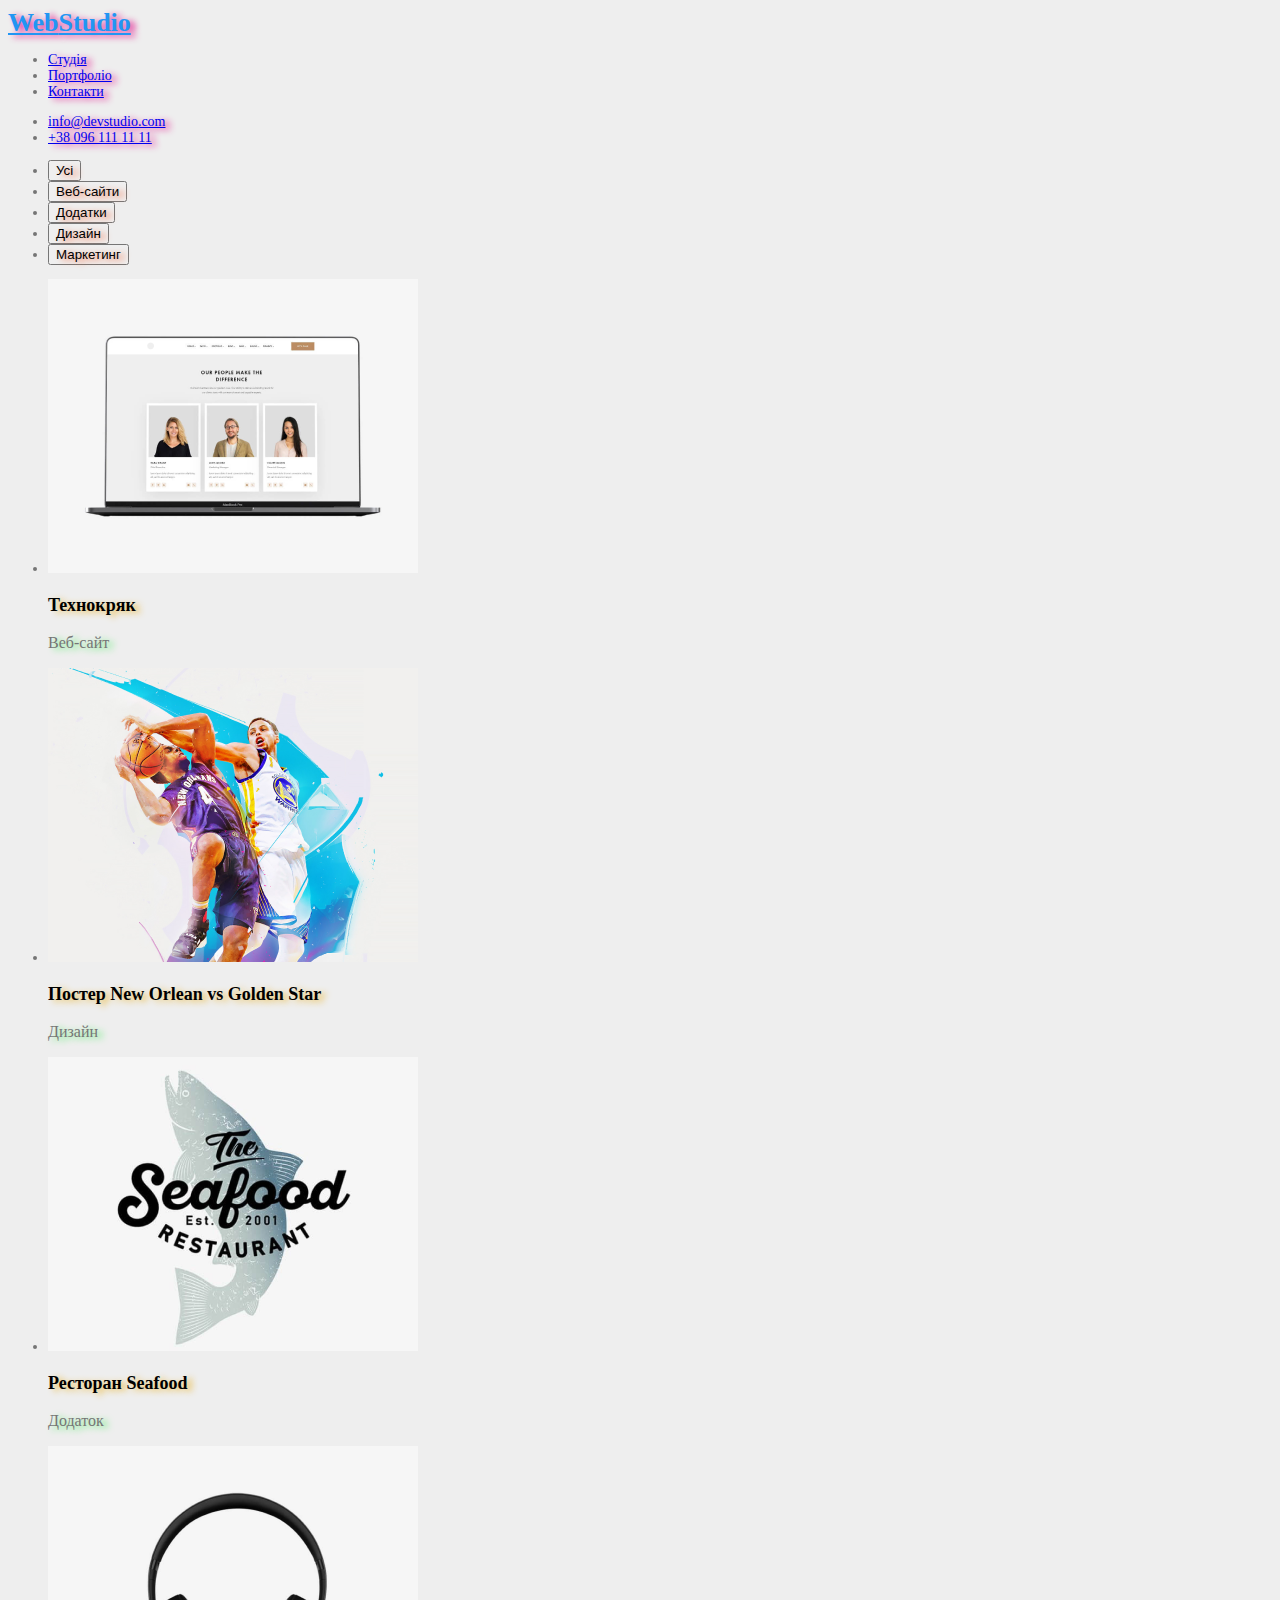
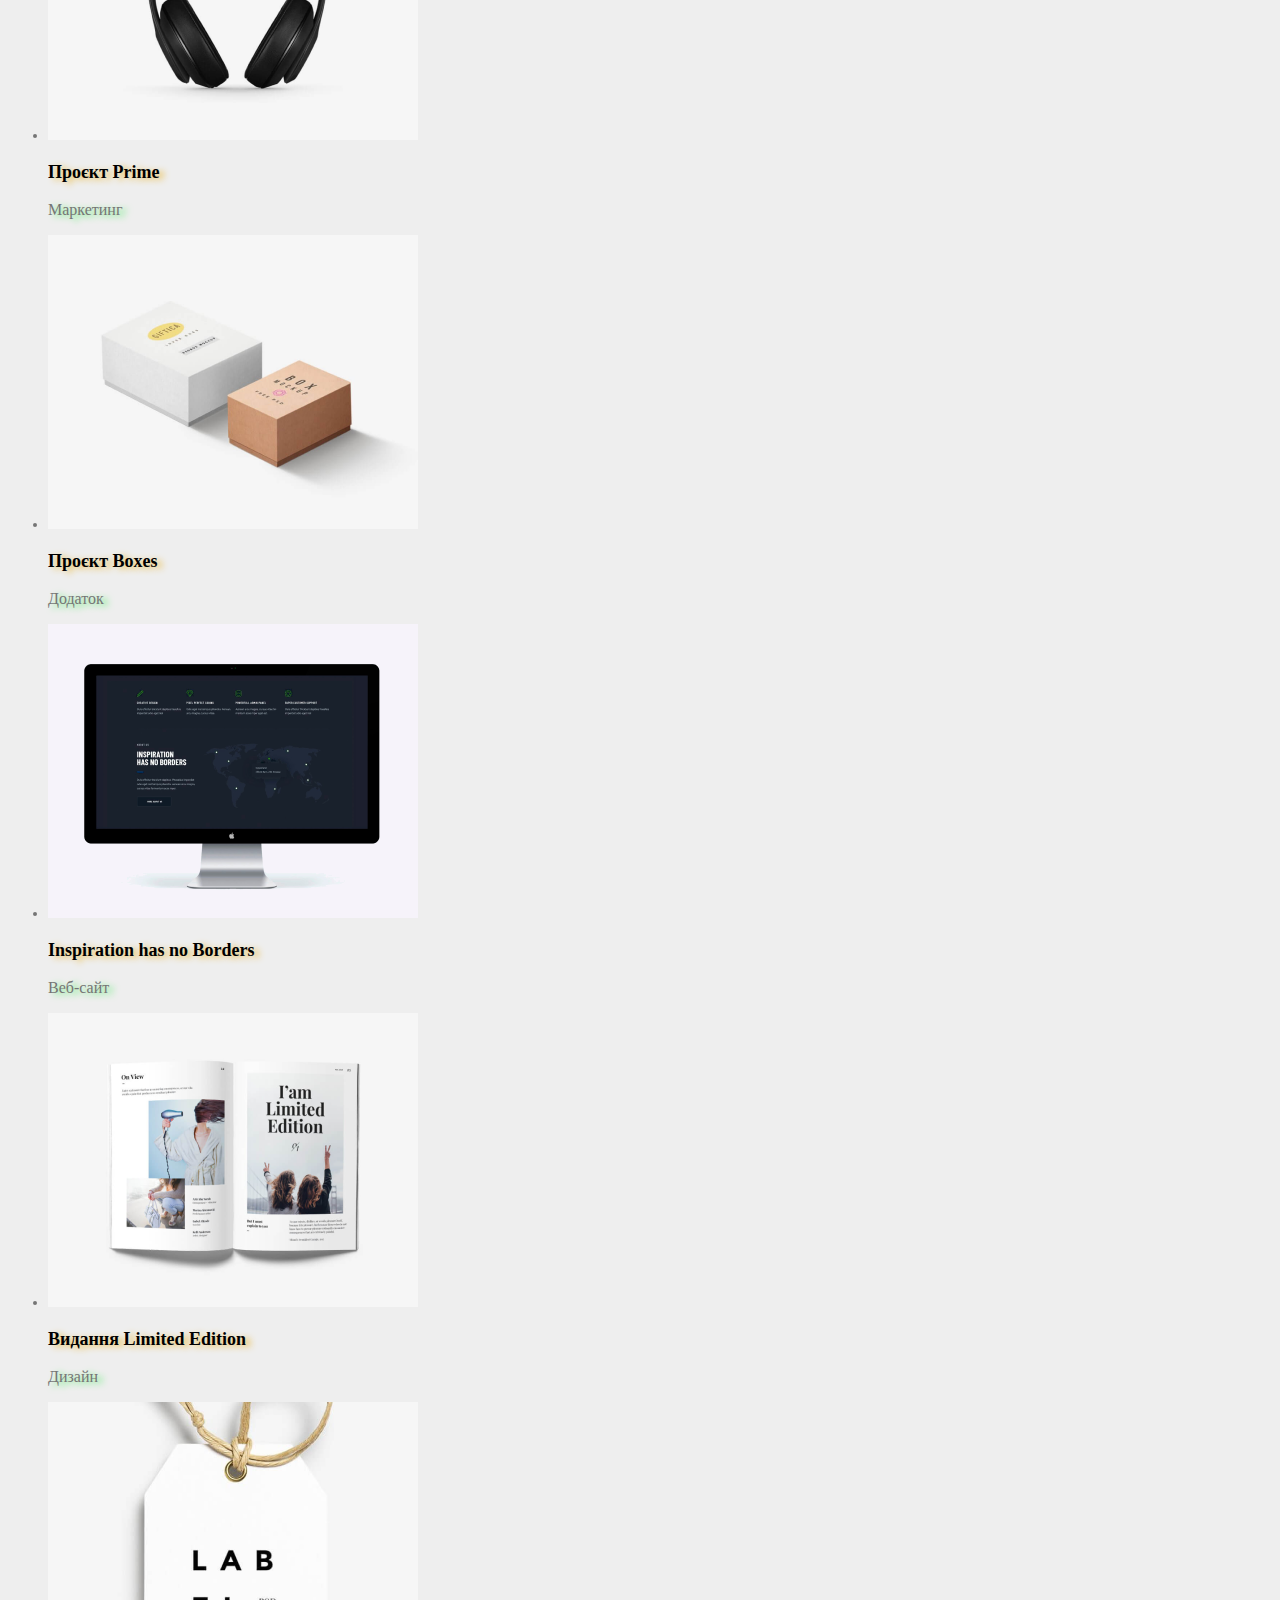
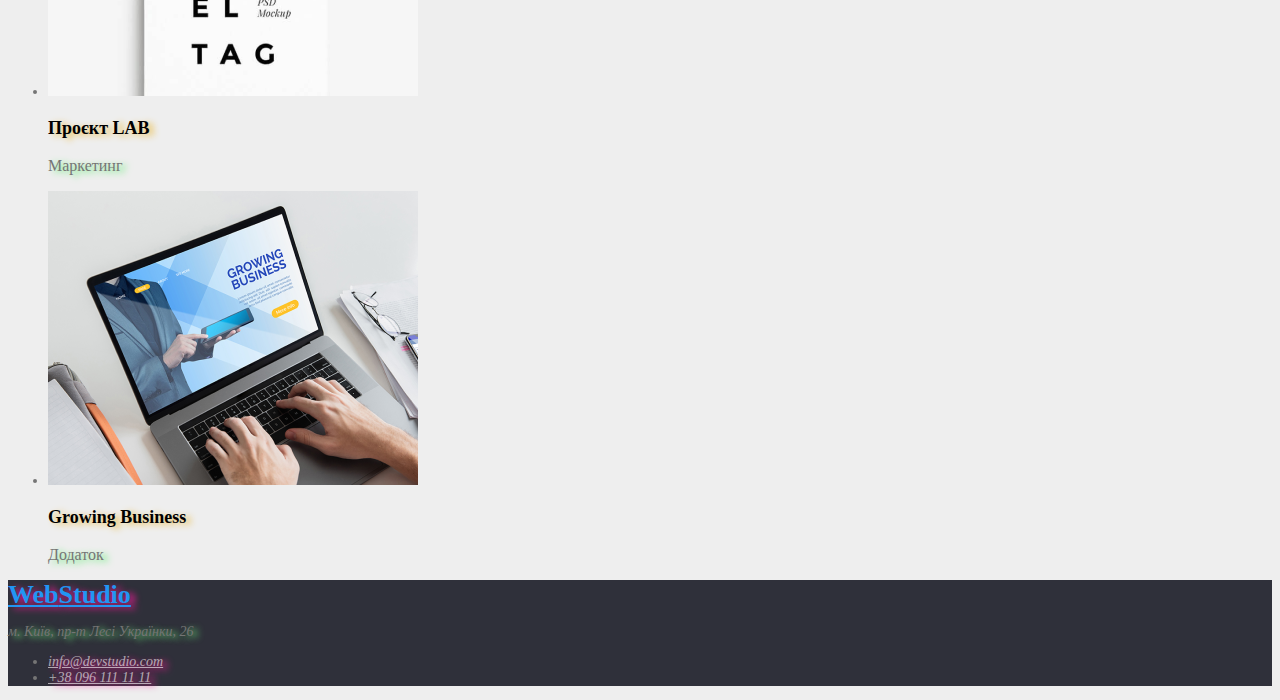
==== portfolio.html @ 87e6dd2b "змінив класи" ====
<!DOCTYPE html>
<html lang="uk">
  <head>
    <meta charset="UTF-8" />
    <meta name="viewport" content="width=device-width, initial-scale=1.0" />
    <title>WebStudio portfolio</title>
    <link rel="preconnect" href="https://fonts.googleapis.com" />
    <link rel="preconnect" href="https://fonts.gstatic.com" crossorigin />
    <link
      href="https://fonts.googleapis.com/css2?family=Raleway:wght@700&family=Roboto:ital,wght@0,100..900;1,100..900&display=swap"
      rel="stylesheet"
    />
    <link rel="stylesheet" href="./src/css/style.css" />
  </head>
  <body>
    <header class="header">
      <a class="logo" class="blue" href="./index.html"
        >Web<span class="span-logo1">Studio</span></a
      >
      <nav class="nav">
        <ul class="list-nav">
          <li class="item-nav">
            <a class="nav-a" href="./index.html">Студія</a>
          </li>
          <li class="item-nav">
            <a class="nav-a" href="portfolio.html">Портфоліо</a>
          </li>
          <li class="item-nav">
            <a class="nav-a" href="#">Контакти</a>
          </li>
        </ul>
      </nav>
      <ul class="header-list">
        <li class="address">
          <a class="item-addres" href="mailto:info@devstudio.com"
            >info@devstudio.com</a
          >
        </li>

        <li class="address">
          <a class="item-addres" href="tel:+380961111111">+38 096 111 11 11</a>
        </li>
      </ul>
    </header>

    <main class="main">
      <section class="portfolio">
        <ul class="filters-list">
          <li class="filters-item">
            <button class="filters-button">Усі</button>
          </li>
          <li class="filters-item">
            <button class="filters-button">Веб-сайти</button>
          </li>
          <li class="filters-item">
            <button class="filters-button">Додатки</button>
          </li>
          <li class="filters-item">
            <button class="filters-button">Дизайн</button>
          </li>
          <li class="filters-item">
            <button class="filters-button">Маркетинг</button>
          </li>
        </ul>
        <ul class="portfolio-list">
          <li class="portfolio-item">
            <article class="product">
              <div class="product-photo">
                <img
                  class="product-img"
                  src="./src/img/tehnockryak.png"
                  alt="tehnockryak"
                />
              </div>
              <h3 class="product-name">Технокряк</h3>
              <p class="product-filters">Веб-сайт</p>
            </article>
          </li>

          <li class="portfolio-item">
            <article class="product">
              <div class="product-photo">
                <img
                  class="product-img"
                  src="./src/img/golden_star.png"
                  alt="Постер New Orlean vs Golden Star"
                />
              </div>
              <h3 class="product-name">Постер New Orlean vs Golden Star</h3>
              <p class="product-filters">Дизайн</p>
            </article>
          </li>

          <li class="portfolio-item">
            <article class="product">
              <div class="product-photo">
                <img
                  class="product-img"
                  src="./src/img/seafood.png"
                  alt="Ресторан Seafood"
                />
              </div>
              <h3 class="product-name">Ресторан Seafood</h3>
              <p class="product-filters">Додаток</p>
            </article>
          </li>

          <li class="portfolio-item">
            <article class="product">
              <div class="product-photo">
                <img
                  class="product-img"
                  src="./src/img/prime.png"
                  alt="Проєкт Prime"
                />
              </div>
              <h3 class="product-name">Проєкт Prime</h3>
              <p class="product-filters">Маркетинг</p>
            </article>
          </li>

          <li class="portfolio-item">
            <article class="product">
              <div class="product-photo">
                <img
                  class="product-img"
                  src="./src/img/box.png"
                  alt="Проєкт Boxes"
                />
              </div>
              <h3 class="product-name">Проєкт Boxes</h3>
              <p class="product-filters">Додаток</p>
            </article>
          </li>

          <li class="portfolio-item">
            <article class="product">
              <div class="product-photo">
                <img
                  class="product-img"
                  src="./src/img/borders.png"
                  alt="Inspiration has no Borders"
                />
              </div>
              <h3 class="product-name">Inspiration has no Borders</h3>
              <p class="product-filters">Веб-сайт</p>
            </article>
          </li>

          <li class="portfolio-item">
            <article class="product">
              <div class="product-photo">
                <img
                  class="product-img"
                  src="./src/img/bock.png"
                  alt="Видання Limited Edition"
                />
              </div>
              <h3 class="product-name">Видання Limited Edition</h3>
              <p class="product-filters">Дизайн</p>
            </article>
          </li>

          <li class="portfolio-item">
            <article class="product">
              <div class="product-photo">
                <img
                  class="product-img"
                  src="./src/img/lab.png"
                  alt="Проєкт LAB"
                />
              </div>
              <h3 class="product-name">Проєкт LAB</h3>
              <p class="product-filters">Маркетинг</p>
            </article>
          </li>

          <li class="portfolio-item">
            <article class="product">
              <div class="product-photo">
                <img
                  class="foto-product"
                  src="./src/img/growing.png"
                  alt="Growing Business"
                />
              </div>
              <h3 class="product-name">Growing Business</h3>
              <p class="product-filters">Додаток</p>
            </article>
          </li>
        </ul>
      </section>
    </main>
    <footer class="footer">
      <a class="logo" href="./index.html"
        >Web<span class="logo-white">Studio</span></a
      >
      <address class="footer-contacts">
        <p class="footer-contacts-address">м. Київ, пр-т Лесі Українки, 26</p>
        <ul class="footer-contacts-list">
          <li class="footer-contacts-item">
            <a class="footer-contacts-link" href="mailto:info@devstudio.com"
              >info@devstudio.com</a
            >
          </li>
          <li class="footer-contacts-item">
            <a class="footer-contacts-link" href="tel:+380961111111"
              >+38 096 111 11 11</a
            >
          </li>
        </ul>
      </address>
    </footer>
  </body>
</html>
---- src/css/style.css ----
:root {
  --color-text-logo: #000000;
  --color-text-hover: #2196f3;
  --color-text-secendary: #ffffff;
  --color-text-primary: #757575;
  --color-text-title: #212121;
  --color-text-info: #ffffff99;
  --color-bg-product: #eeeeee;
  --color-bg-primary: #2f303a;
  --color-bg-secendary: #ffffff99;
  --font-primary: family=Roboto;
  --font-secendary: family=Raleway;
}
body {
  font-family: var(--font-primary);
  font-size: 14px;
  font-weight: 400;
  color: var(--color-text-primary);
  background-color: var(--color-bg-product);
}
.logo {
  font-family: var(--font-secendary);
  font-size: 26px;
  font-weight: 700;
  color: var(--color-text-hover);
}
.black-logo {
  font-family: var(--font-secendary);
  font-size: 26px;
  font-weight: 700;
  color: var(--color-text-logo);
}
.nav-link {
  font-weight: 500;
  color: var(--color-text-title);
}
.nav-link:hover {
  color: var(--color-text-hover);
}
.header-contacts-link {
  color: var(--color-text-primary);
}
.header-contacts-link:hover {
  color: var(--color-text-hover);
}
.hero {
  color: var(--color-text-secendary);
  background-color: var(--color-bg-primary);
}
.hero-button {
  width: 216px;
  height: 50px;
  top: 430px;
  left: 692px;
  border-radius: 4px;
  font-family: var(--font-primary);
  font-size: 16px;
  font-weight: 700;
  line-height: 0.53;
}
.hero-button:hover {
  background-color: var(--color-text-hover);
}
.advantages-title {
  font-size: 14px;
  font-weight: 700;
  color: var(--color-text-title);
}
.work-title {
  font-size: 14px;
  font-weight: 700;
  color: var(--color-text-title);
}
.command-title {
  font-size: 14px;
  font-weight: 700;
  color: var(--color-text-title);
}
.teammate-name {
  font-size: 14px;
  font-weight: 700;
  color: var(--color-text-title);
}
.teammete-role {
  font-size: 16px;
}
.footer {
  background-color: var(--color-bg-primary);
}
.white-logo {
  font-family: var(--font-secendary);
  font-size: 26px;
  font-weight: 700;
  color: var(--color-text-secendary);
}
.footer-contacts-link {
  color: var(--color-text-info);
}
.footer-contacts-link:hover {
  color: var(--color-text-hover);
}
.filter-button {
  font-weight: 500;
  font-size: 16px;
  color: var(--color-text-secendary);
  background-color: var(--color-bg-product);
}
.filter-button:hover {
  background-color: var(--color-text-hover);
}
.product-name {
  font-weight: 700;
  font-size: 18px;
  color: var(--color-text-logo);
}
.product-filters {
  font-size: 16px;
}

p {
  text-shadow: 5px 2px 6px #6aed7b;
}
a {
  text-shadow: 5px 2px 6px #e31c90;
}
h1 {
  text-shadow: 5px 2px 6px #060207;
}
h2,
h3 {
  text-shadow: 5px 2px 6px #eabf52;
}
button {
  text-shadow: 5px 2px 6px #f37a54;
}
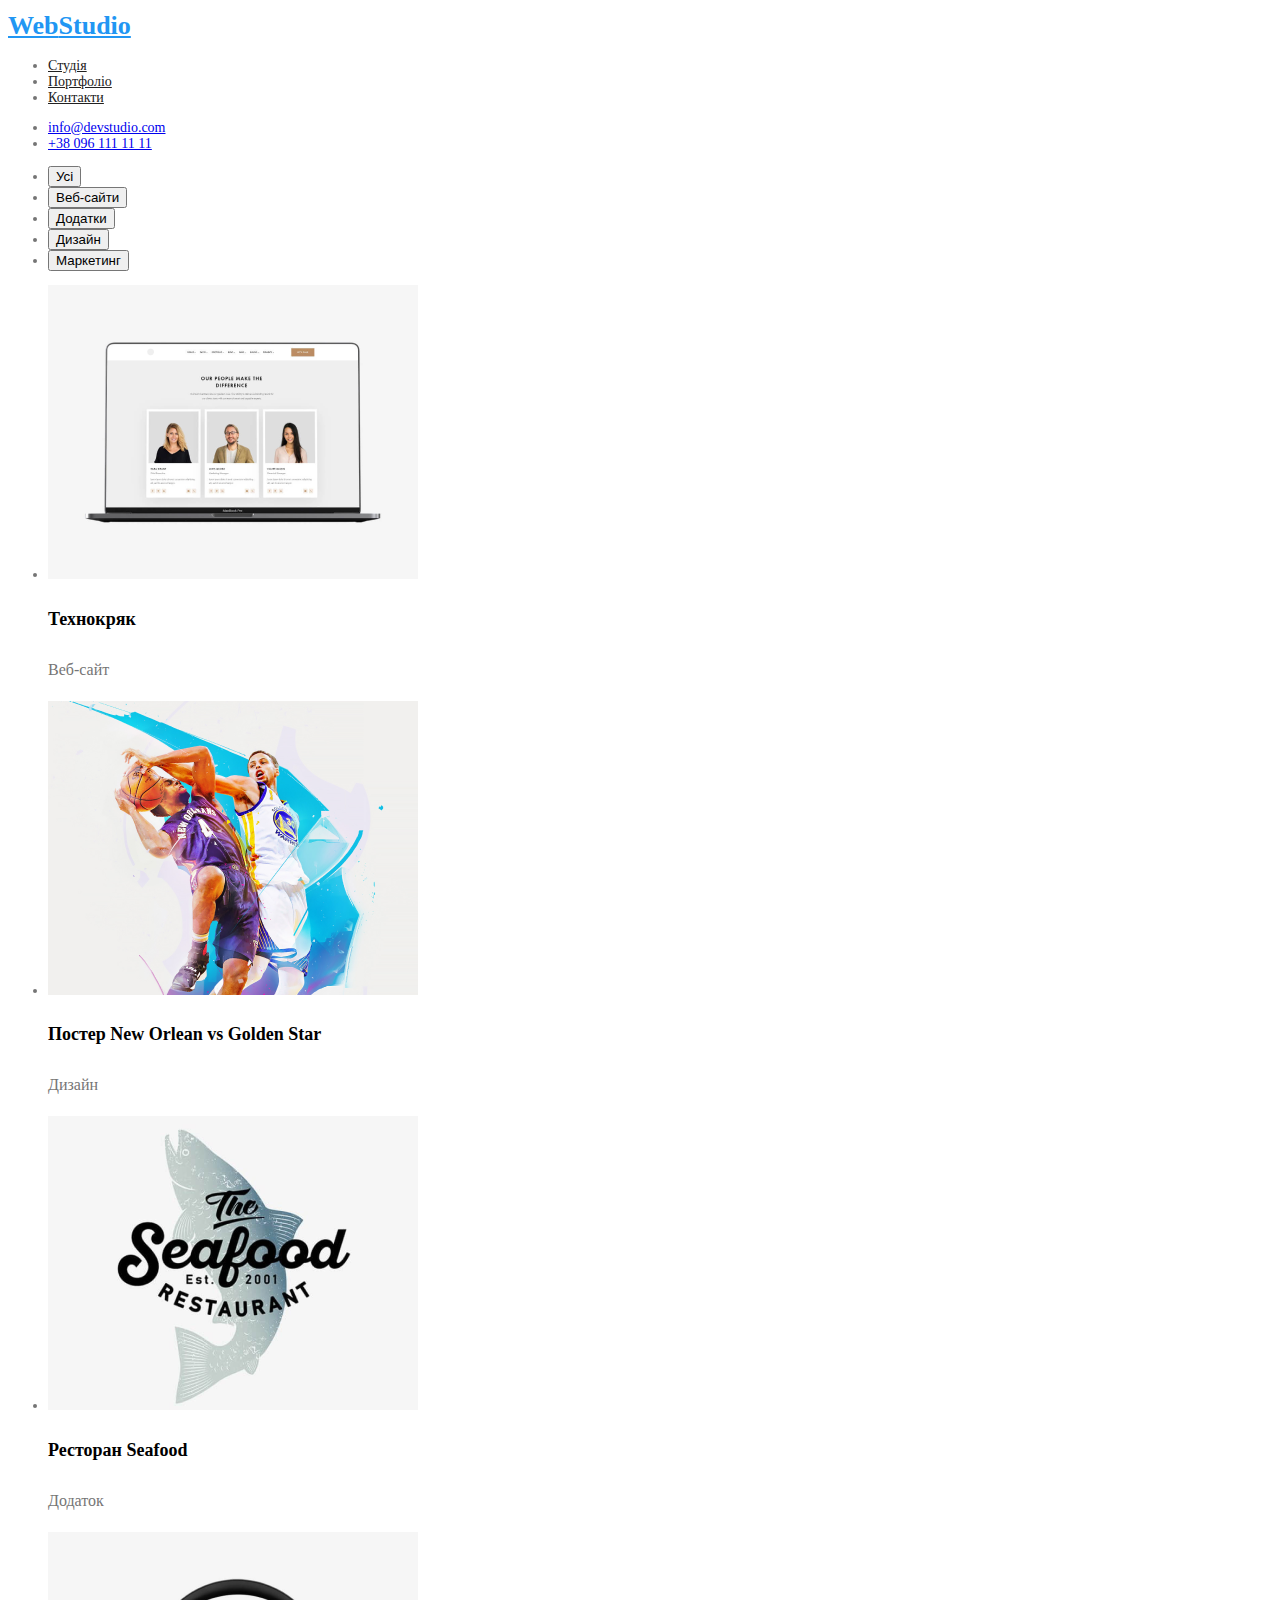
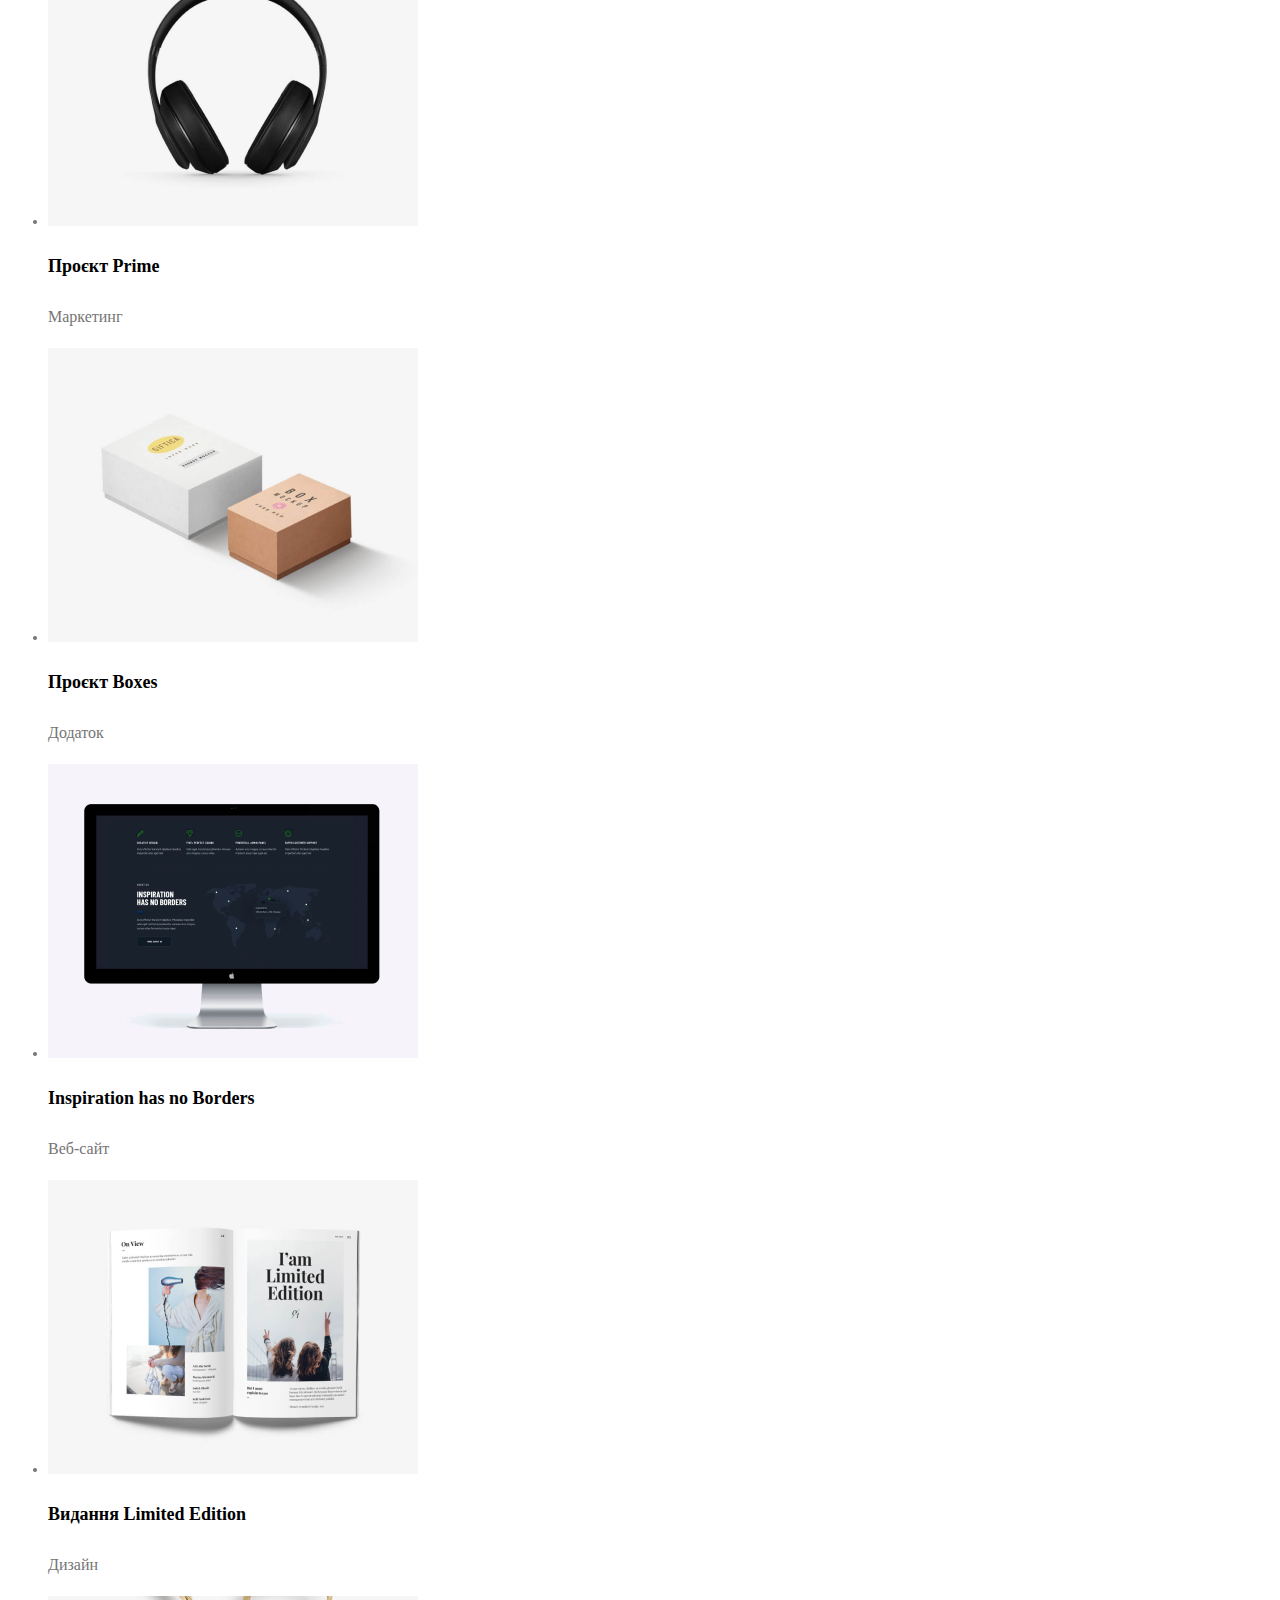
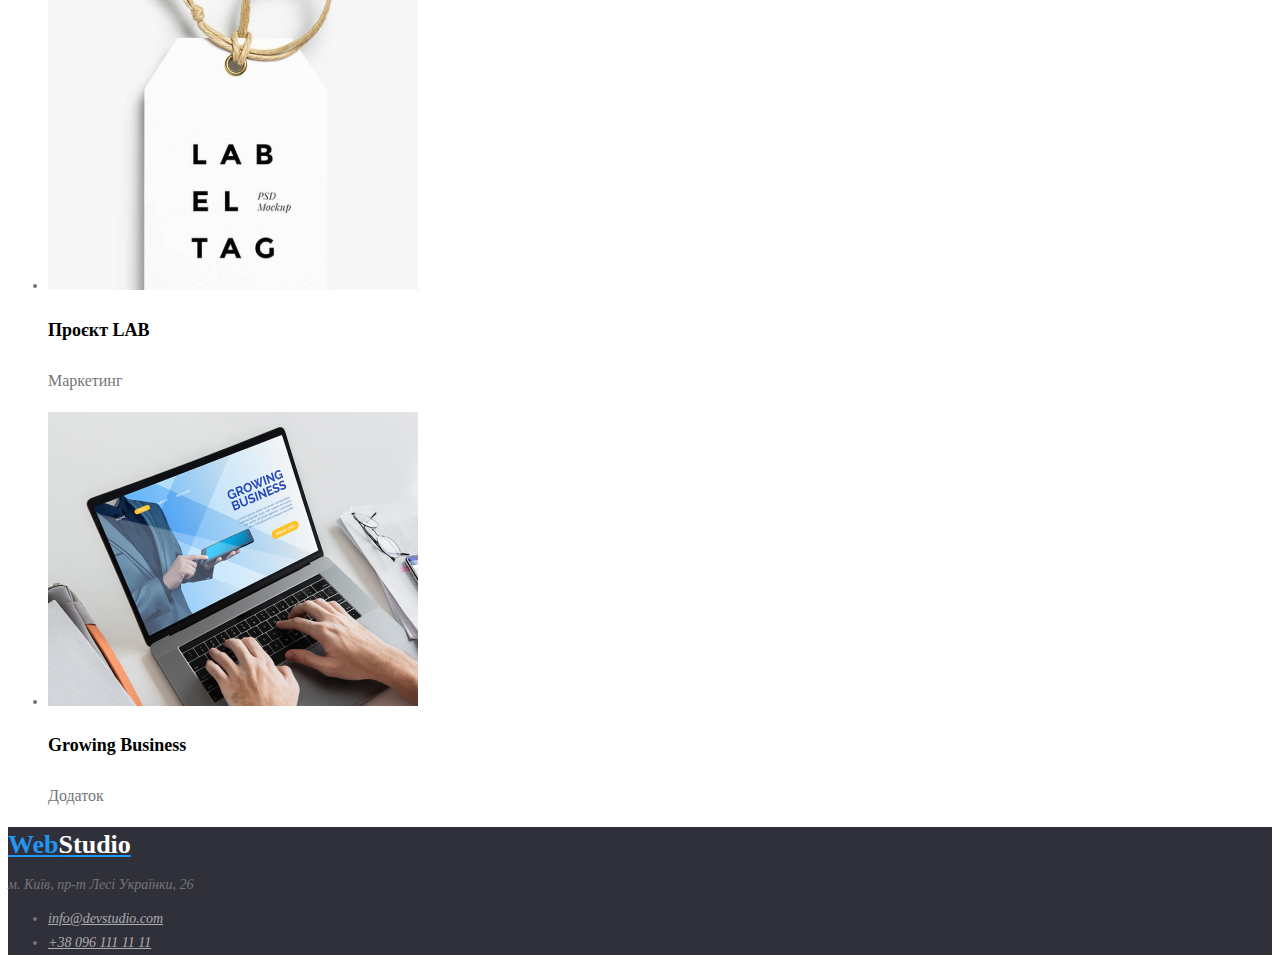
==== commit 4e0fde44: "доробив домашку" ====
--- a/portfolio.html
+++ b/portfolio.html
@@ -14,31 +14,31 @@
   </head>
   <body>
     <header class="header">
-      <a class="logo" class="blue" href="./index.html"
-        >Web<span class="span-logo1">Studio</span></a
+      <a class="logo" href="./index.html"
+        >Web<span class="logo-black">Studio</span></a
       >
       <nav class="nav">
-        <ul class="list-nav">
-          <li class="item-nav">
-            <a class="nav-a" href="./index.html">Студія</a>
-          </li>
-          <li class="item-nav">
-            <a class="nav-a" href="portfolio.html">Портфоліо</a>
-          </li>
-          <li class="item-nav">
-            <a class="nav-a" href="#">Контакти</a>
+        <ul class="nav-list">
+          <li class="nav-item">
+            <a class="nav-link" href="./index.html">Студія</a>
+          </li>
+          <li class="nav-item">
+            <a class="nav-link" href="portfolio.html">Портфоліо</a>
+          </li>
+          <li class="nav-item">
+            <a class="nav-link" href="#">Контакти</a>
           </li>
         </ul>
       </nav>
       <ul class="header-list">
-        <li class="address">
-          <a class="item-addres" href="mailto:info@devstudio.com"
+        <li class="address-item">
+          <a class="addres-link" href="mailto:info@devstudio.com"
             >info@devstudio.com</a
           >
         </li>
 
-        <li class="address">
-          <a class="item-addres" href="tel:+380961111111">+38 096 111 11 11</a>
+        <li class="address-item">
+          <a class="addres-link" href="tel:+380961111111">+38 096 111 11 11</a>
         </li>
       </ul>
     </header>
--- a/src/css/style.css
+++ b/src/css/style.css
@@ -16,29 +16,33 @@
   font-size: 14px;
   font-weight: 400;
   color: var(--color-text-primary);
-  background-color: var(--color-bg-product);
+  line-height: 1.14;
 }
 .logo {
   font-family: var(--font-secendary);
   font-size: 26px;
   font-weight: 700;
   color: var(--color-text-hover);
+  line-height: 1.38;
 }
 .black-logo {
   font-family: var(--font-secendary);
   font-size: 26px;
   font-weight: 700;
   color: var(--color-text-logo);
+  line-height: 1.38;
 }
 .nav-link {
   font-weight: 500;
   color: var(--color-text-title);
+
 }
 .nav-link:hover {
   color: var(--color-text-hover);
 }
 .header-contacts-link {
   color: var(--color-text-primary);
+
 }
 .header-contacts-link:hover {
   color: var(--color-text-hover);
@@ -46,10 +50,9 @@
 .hero {
   color: var(--color-text-secendary);
   background-color: var(--color-bg-primary);
+  line-height: 1.36;
 }
 .hero-button {
-  width: 216px;
-  height: 50px;
   top: 430px;
   left: 692px;
   border-radius: 4px;
@@ -57,6 +60,7 @@
   font-size: 16px;
   font-weight: 700;
   line-height: 0.53;
+  line-height: 1.87;
 }
 .hero-button:hover {
   background-color: var(--color-text-hover);
@@ -70,31 +74,37 @@
   font-size: 14px;
   font-weight: 700;
   color: var(--color-text-title);
+  line-height: 1.16;
 }
 .command-title {
   font-size: 14px;
   font-weight: 700;
   color: var(--color-text-title);
+  line-height: 1.16;
 }
 .teammate-name {
   font-size: 14px;
   font-weight: 700;
   color: var(--color-text-title);
+  line-height: 1.18;
 }
 .teammete-role {
   font-size: 16px;
+  line-height: 1.18;
 }
 .footer {
   background-color: var(--color-bg-primary);
 }
-.white-logo {
+.logo-white {
   font-family: var(--font-secendary);
   font-size: 26px;
   font-weight: 700;
   color: var(--color-text-secendary);
+  line-height: 1.38;
 }
 .footer-contacts-link {
   color: var(--color-text-info);
+  line-height: 1.71;
 }
 .footer-contacts-link:hover {
   color: var(--color-text-hover);
@@ -104,6 +114,7 @@
   font-size: 16px;
   color: var(--color-text-secendary);
   background-color: var(--color-bg-product);
+  line-height: 1.62;
 }
 .filter-button:hover {
   background-color: var(--color-text-hover);
@@ -112,24 +123,9 @@
   font-weight: 700;
   font-size: 18px;
   color: var(--color-text-logo);
+  line-height: 2;
 }
 .product-filters {
   font-size: 16px;
+  line-height: 1.87;
 }
-
-p {
-  text-shadow: 5px 2px 6px #6aed7b;
-}
-a {
-  text-shadow: 5px 2px 6px #e31c90;
-}
-h1 {
-  text-shadow: 5px 2px 6px #060207;
-}
-h2,
-h3 {
-  text-shadow: 5px 2px 6px #eabf52;
-}
-button {
-  text-shadow: 5px 2px 6px #f37a54;
-}
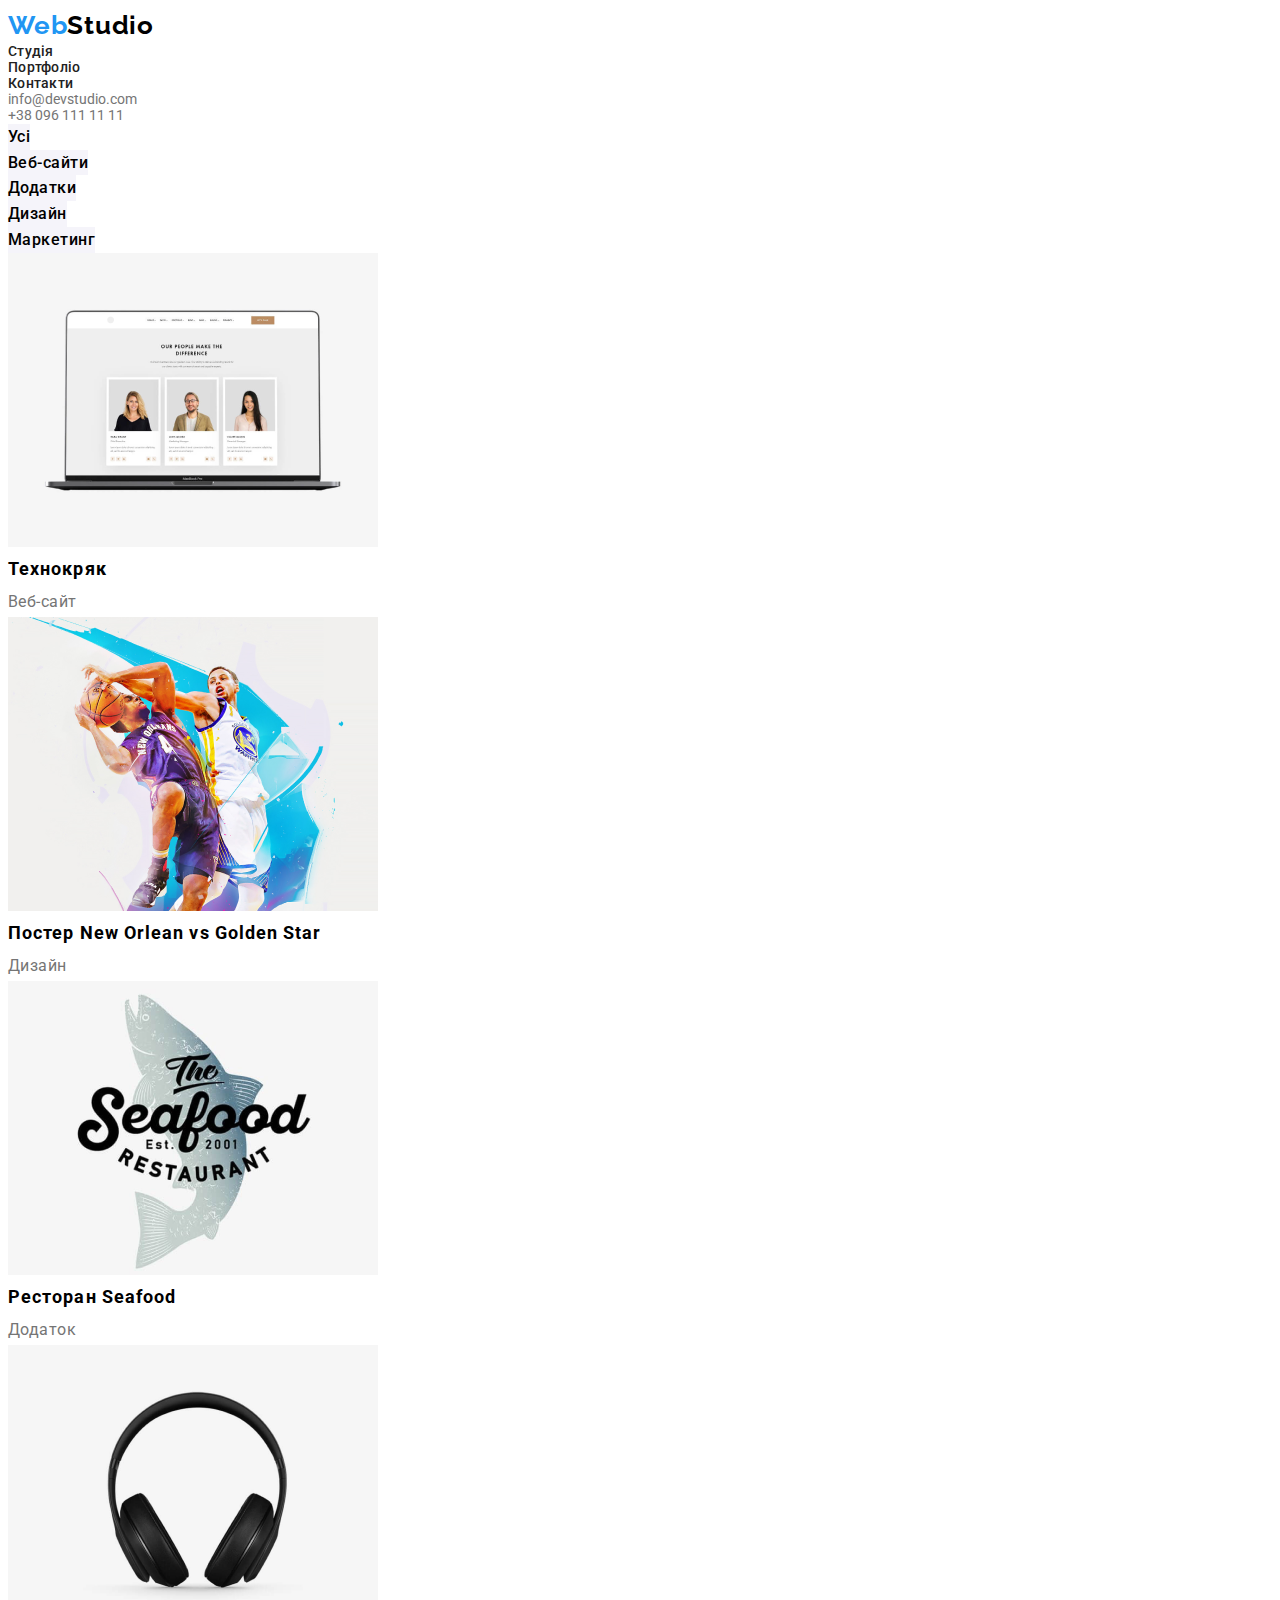
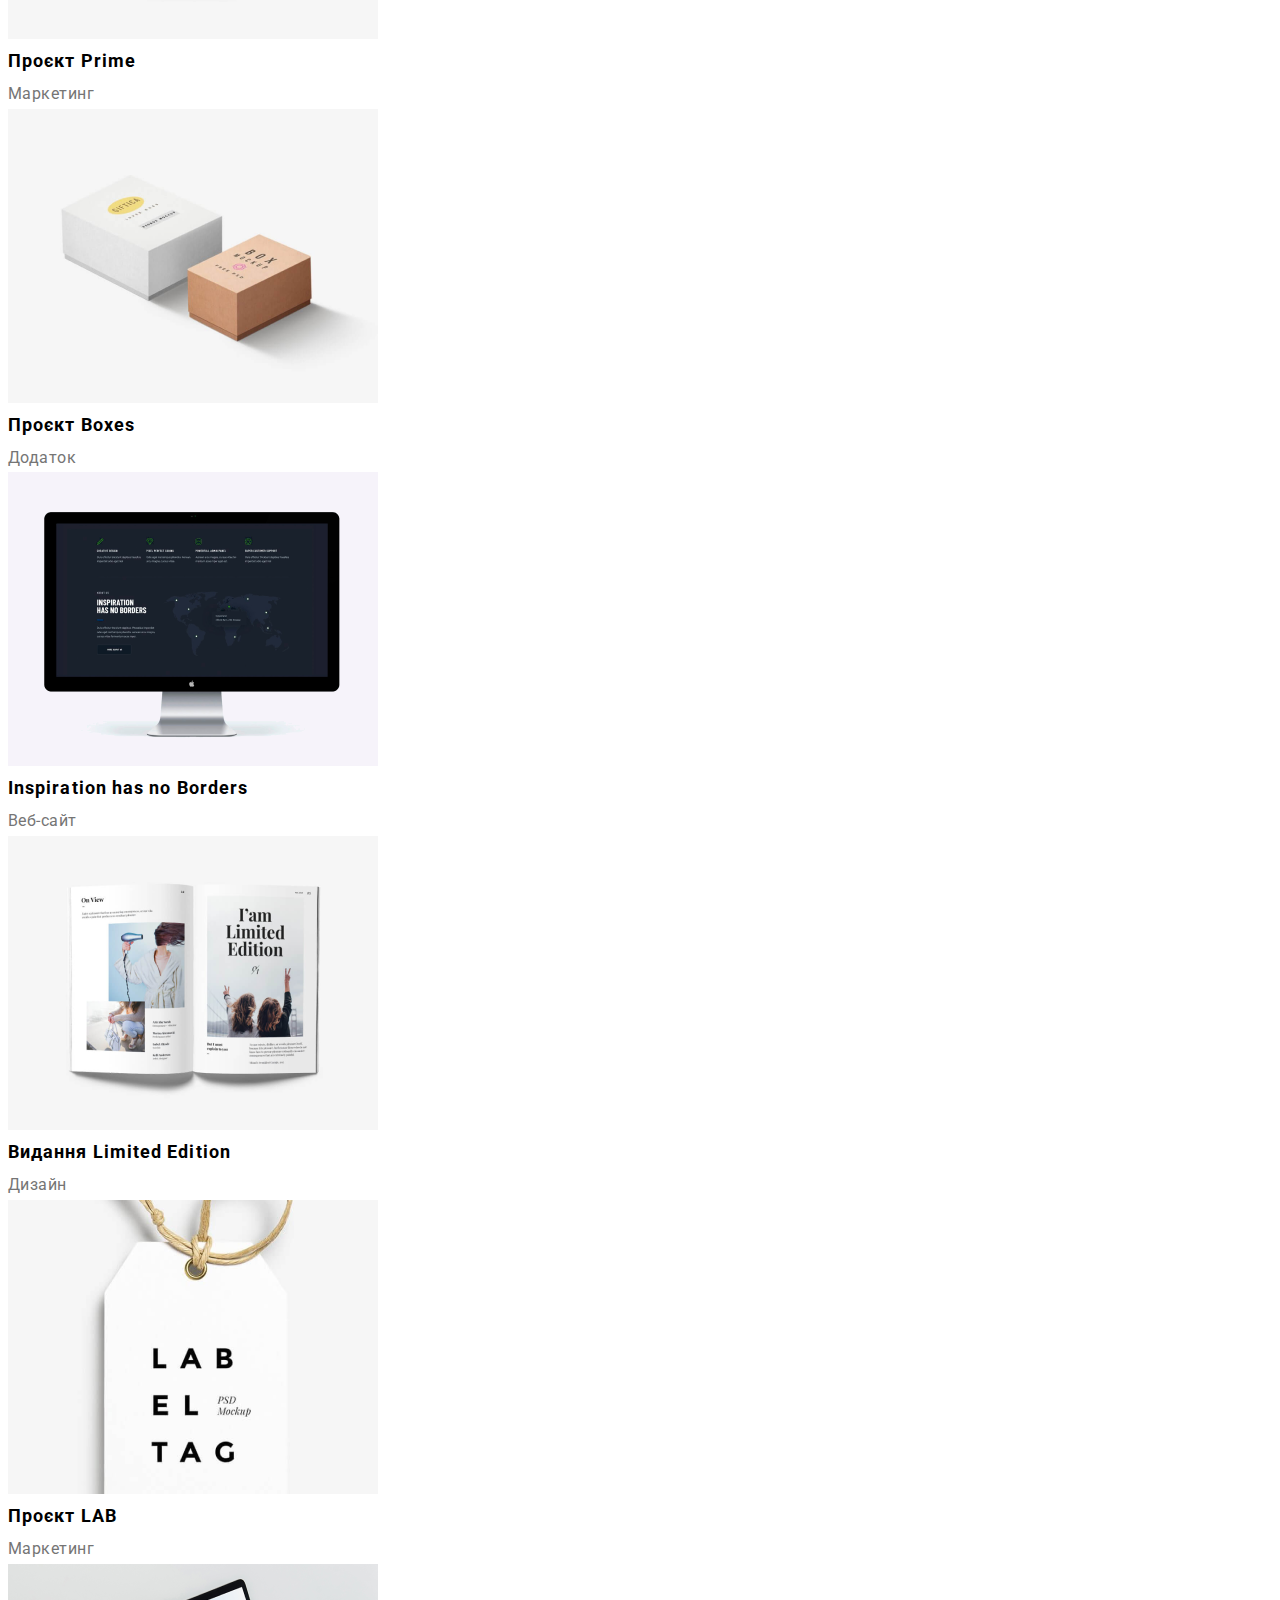
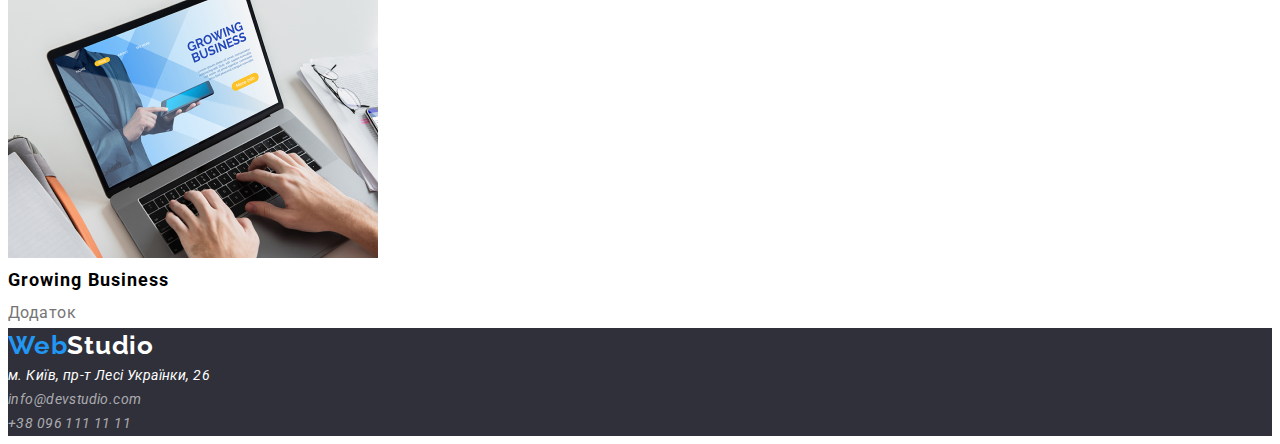
==== commit 95202e2d: "###" ====
--- a/portfolio.html
+++ b/portfolio.html
@@ -9,6 +9,14 @@
     <link
       href="https://fonts.googleapis.com/css2?family=Raleway:wght@700&family=Roboto:ital,wght@0,100..900;1,100..900&display=swap"
       rel="stylesheet"
+    />
+    <link rel="stylesheet" href="./src/css/reset.css" />
+    <link
+      rel="stylesheet"
+      href="https://cdnjs.cloudflare.com/ajax/libs/modern-normalize/3.0.1/modern-normalize.min.css"
+      integrity="sha512-q6WgHqiHlKyOqslT/lgBgodhd03Wp4BEqKeW6nNtlOY4quzyG3VoQKFrieaCeSnuVseNKRGpGeDU3qPmabCANg=="
+      crossorigin="anonymous"
+      referrerpolicy="no-referrer"
     />
     <link rel="stylesheet" href="./src/css/style.css" />
   </head>
--- a/src/css/style.css
+++ b/src/css/style.css
@@ -8,8 +8,9 @@
   --color-bg-product: #eeeeee;
   --color-bg-primary: #2f303a;
   --color-bg-secendary: #ffffff99;
-  --font-primary: family=Roboto;
-  --font-secendary: family=Raleway;
+  --color-bg-filters_button: #f5f4fa;
+  --font-primary: "Roboto";
+  --font-secendary: "Raleway";
 }
 body {
   font-family: var(--font-primary);
@@ -18,39 +19,50 @@
   color: var(--color-text-primary);
   line-height: 1.14;
 }
+
 .logo {
   font-family: var(--font-secendary);
   font-size: 26px;
   font-weight: 700;
   color: var(--color-text-hover);
   line-height: 1.38;
+  text-decoration-line: none;
+  letter-spacing: 0.03em;
 }
-.black-logo {
+.logo-black {
   font-family: var(--font-secendary);
   font-size: 26px;
   font-weight: 700;
   color: var(--color-text-logo);
   line-height: 1.38;
+  letter-spacing: 0.03em;
 }
 .nav-link {
   font-weight: 500;
   color: var(--color-text-title);
-
+  text-decoration-line: none;
+  letter-spacing: 0.02em;
 }
 .nav-link:hover {
   color: var(--color-text-hover);
 }
-.header-contacts-link {
+.addres-link {
   color: var(--color-text-primary);
-
+  text-decoration-line: none;
 }
-.header-contacts-link:hover {
+.addres-link:hover {
   color: var(--color-text-hover);
 }
 .hero {
+  background-color: var(--color-bg-primary);
+}
+.hero-title {
+  font-size: 44px;
   color: var(--color-text-secendary);
-  background-color: var(--color-bg-primary);
   line-height: 1.36;
+  letter-spacing: 0.06em;
+  text-transform: uppercase;
+  text-align: center;
 }
 .hero-button {
   top: 430px;
@@ -59,38 +71,50 @@
   font-family: var(--font-primary);
   font-size: 16px;
   font-weight: 700;
-  line-height: 0.53;
-  line-height: 1.87;
+  color: var(--color-text-secendary);
+  background-color: var(--color-text-hover);
+  padding: 10px 30px;
+  border-radius: 4px;
 }
-.hero-button:hover {
-  background-color: var(--color-text-hover);
-}
+
 .advantages-title {
   font-size: 14px;
   font-weight: 700;
   color: var(--color-text-title);
+  letter-spacing: 0.03em;
+  text-transform: uppercase;
+}
+.advantages-text {
+  line-height: 1.71;
 }
 .work-title {
-  font-size: 14px;
+  font-size: 24px;
+  letter-spacing: 0.03em;
+  text-align: center;
+  color: var(--color-text-logo);
+}
+.team-title {
+  font-size: 24px;
   font-weight: 700;
   color: var(--color-text-title);
   line-height: 1.16;
+  letter-spacing: 0.03em;
+  text-align: center;
 }
-.command-title {
-  font-size: 14px;
-  font-weight: 700;
-  color: var(--color-text-title);
-  line-height: 1.16;
-}
+
 .teammate-name {
   font-size: 14px;
   font-weight: 700;
   color: var(--color-text-title);
   line-height: 1.18;
+  letter-spacing: 0.03em;
+  text-align: center;
 }
 .teammete-role {
   font-size: 16px;
   line-height: 1.18;
+  letter-spacing: 0.03em;
+  text-align: center;
 }
 .footer {
   background-color: var(--color-bg-primary);
@@ -101,31 +125,45 @@
   font-weight: 700;
   color: var(--color-text-secendary);
   line-height: 1.38;
+  letter-spacing: 0.03em;
+}
+.footer-contacts-address {
+  color: var(--color-text-secendary);
+  line-height: 1.71;
+  text-decoration-line: none;
+  letter-spacing: 0.03em;
 }
 .footer-contacts-link {
   color: var(--color-text-info);
   line-height: 1.71;
+  text-decoration-line: none;
+  letter-spacing: 0.03em;
 }
 .footer-contacts-link:hover {
   color: var(--color-text-hover);
 }
-.filter-button {
+.filters-button {
   font-weight: 500;
   font-size: 16px;
+  color: var(--color-text-logo);
+  background-color: var(--color-bg-filters_button);
+  line-height: 1.62;
+  letter-spacing: 0.03em;
+  text-align: center;
+}
+.filters-button:hover {
+  background-color: var(--color-text-hover);
   color: var(--color-text-secendary);
-  background-color: var(--color-bg-product);
-  line-height: 1.62;
-}
-.filter-button:hover {
-  background-color: var(--color-text-hover);
 }
 .product-name {
   font-weight: 700;
   font-size: 18px;
   color: var(--color-text-logo);
   line-height: 2;
+  letter-spacing: 0.06em;
 }
 .product-filters {
   font-size: 16px;
   line-height: 1.87;
+  letter-spacing: 0.03em;
 }
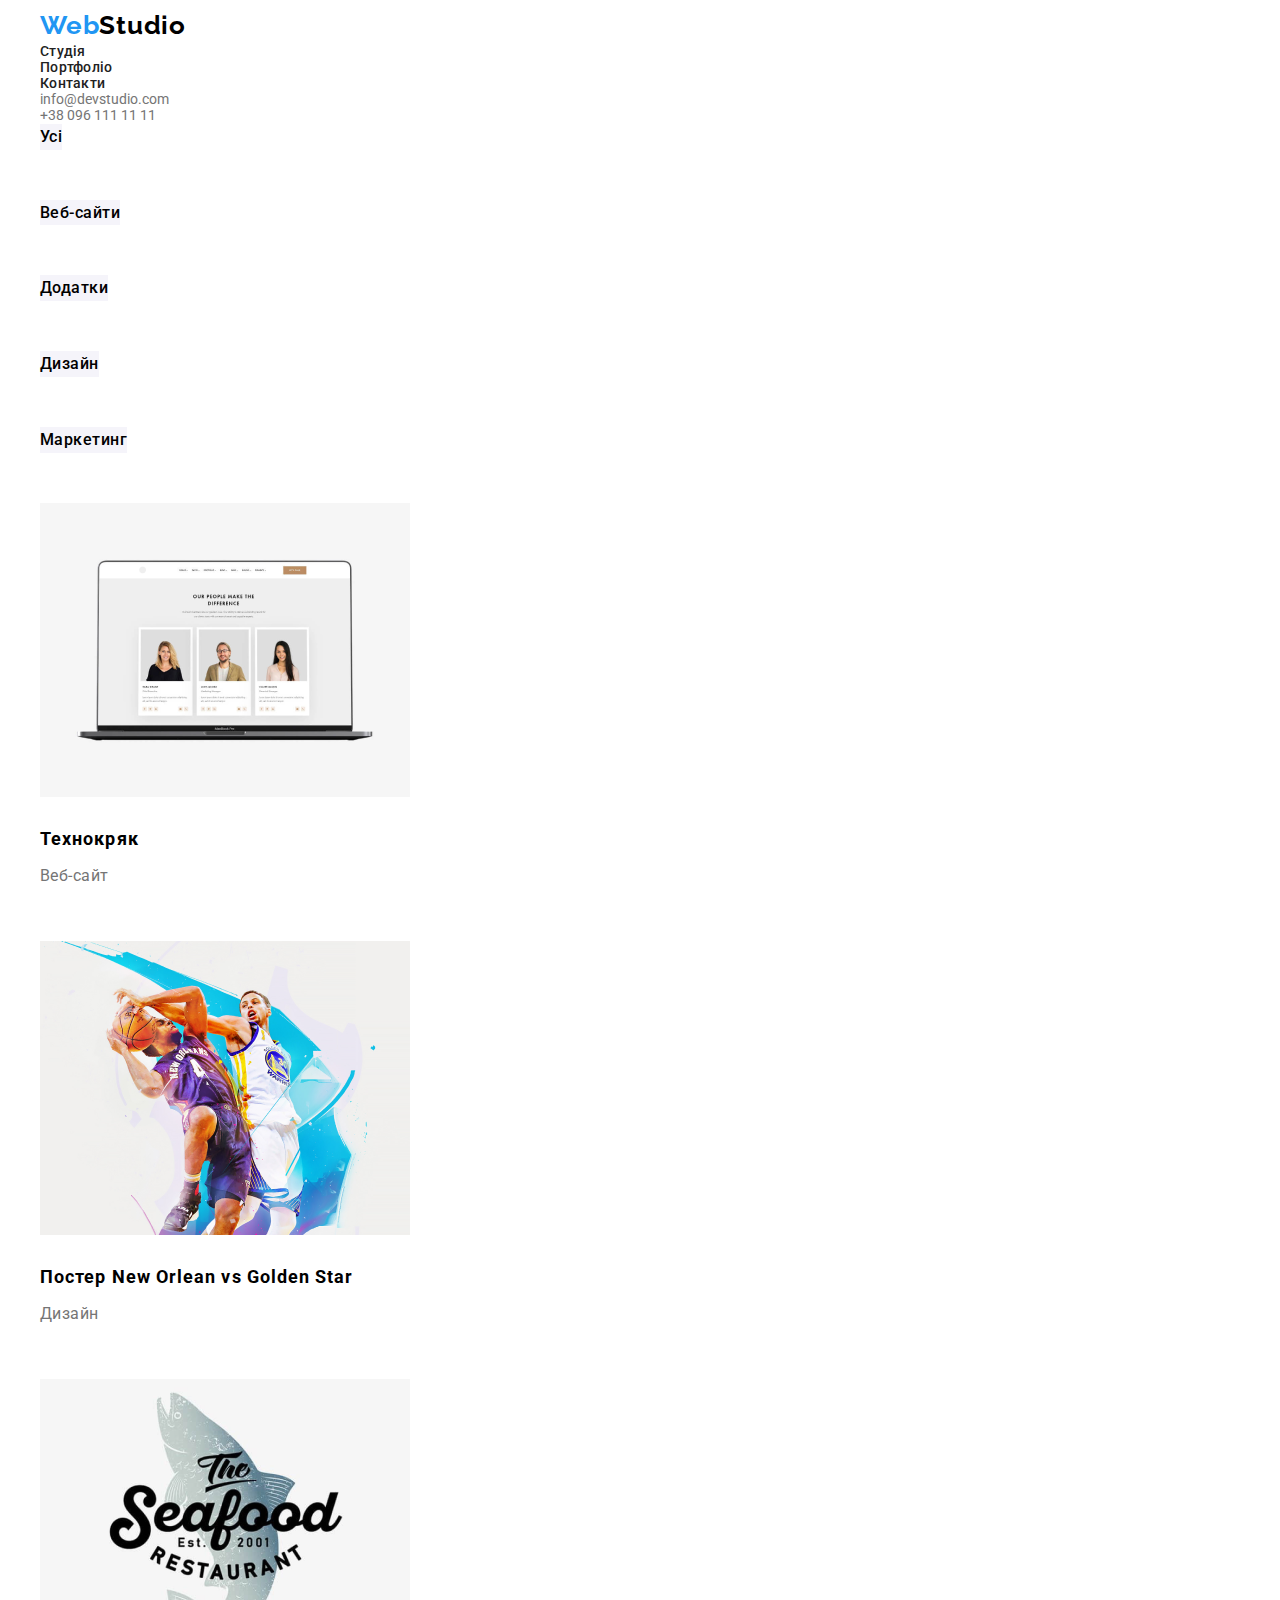
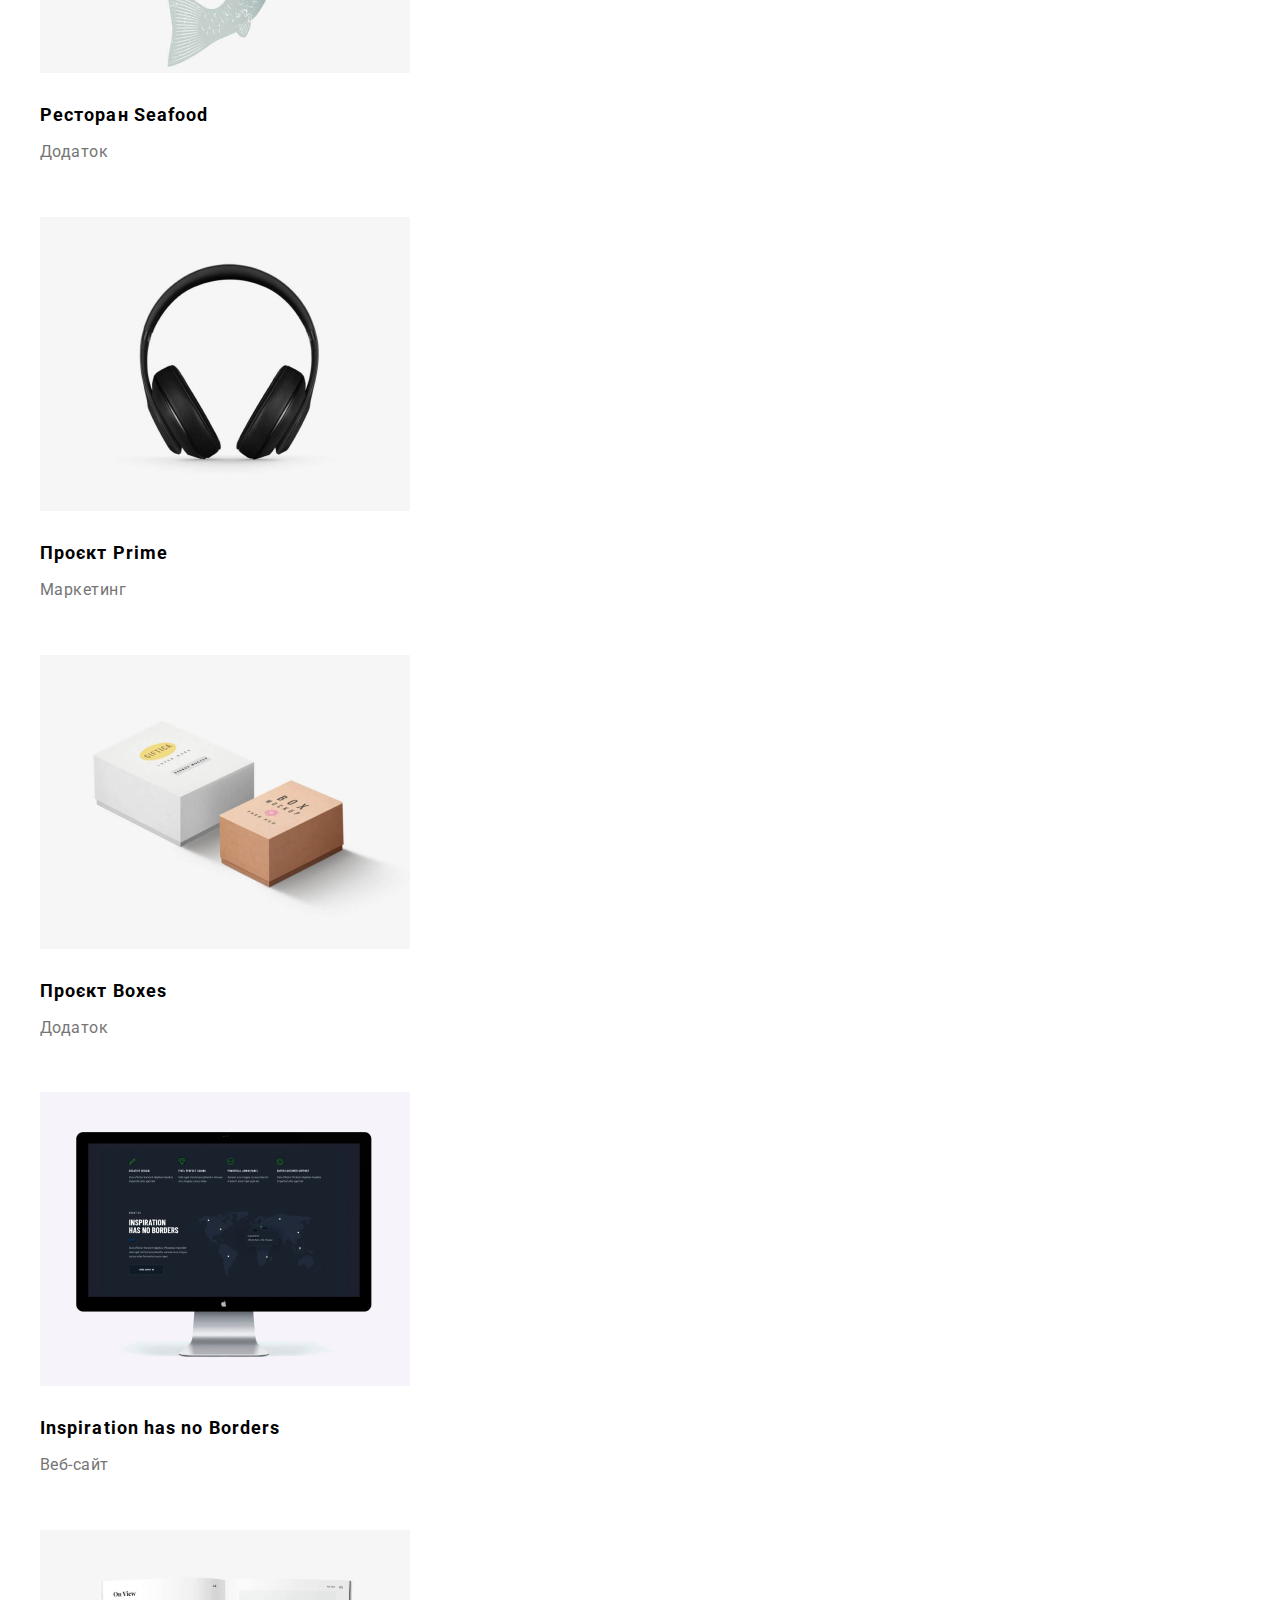
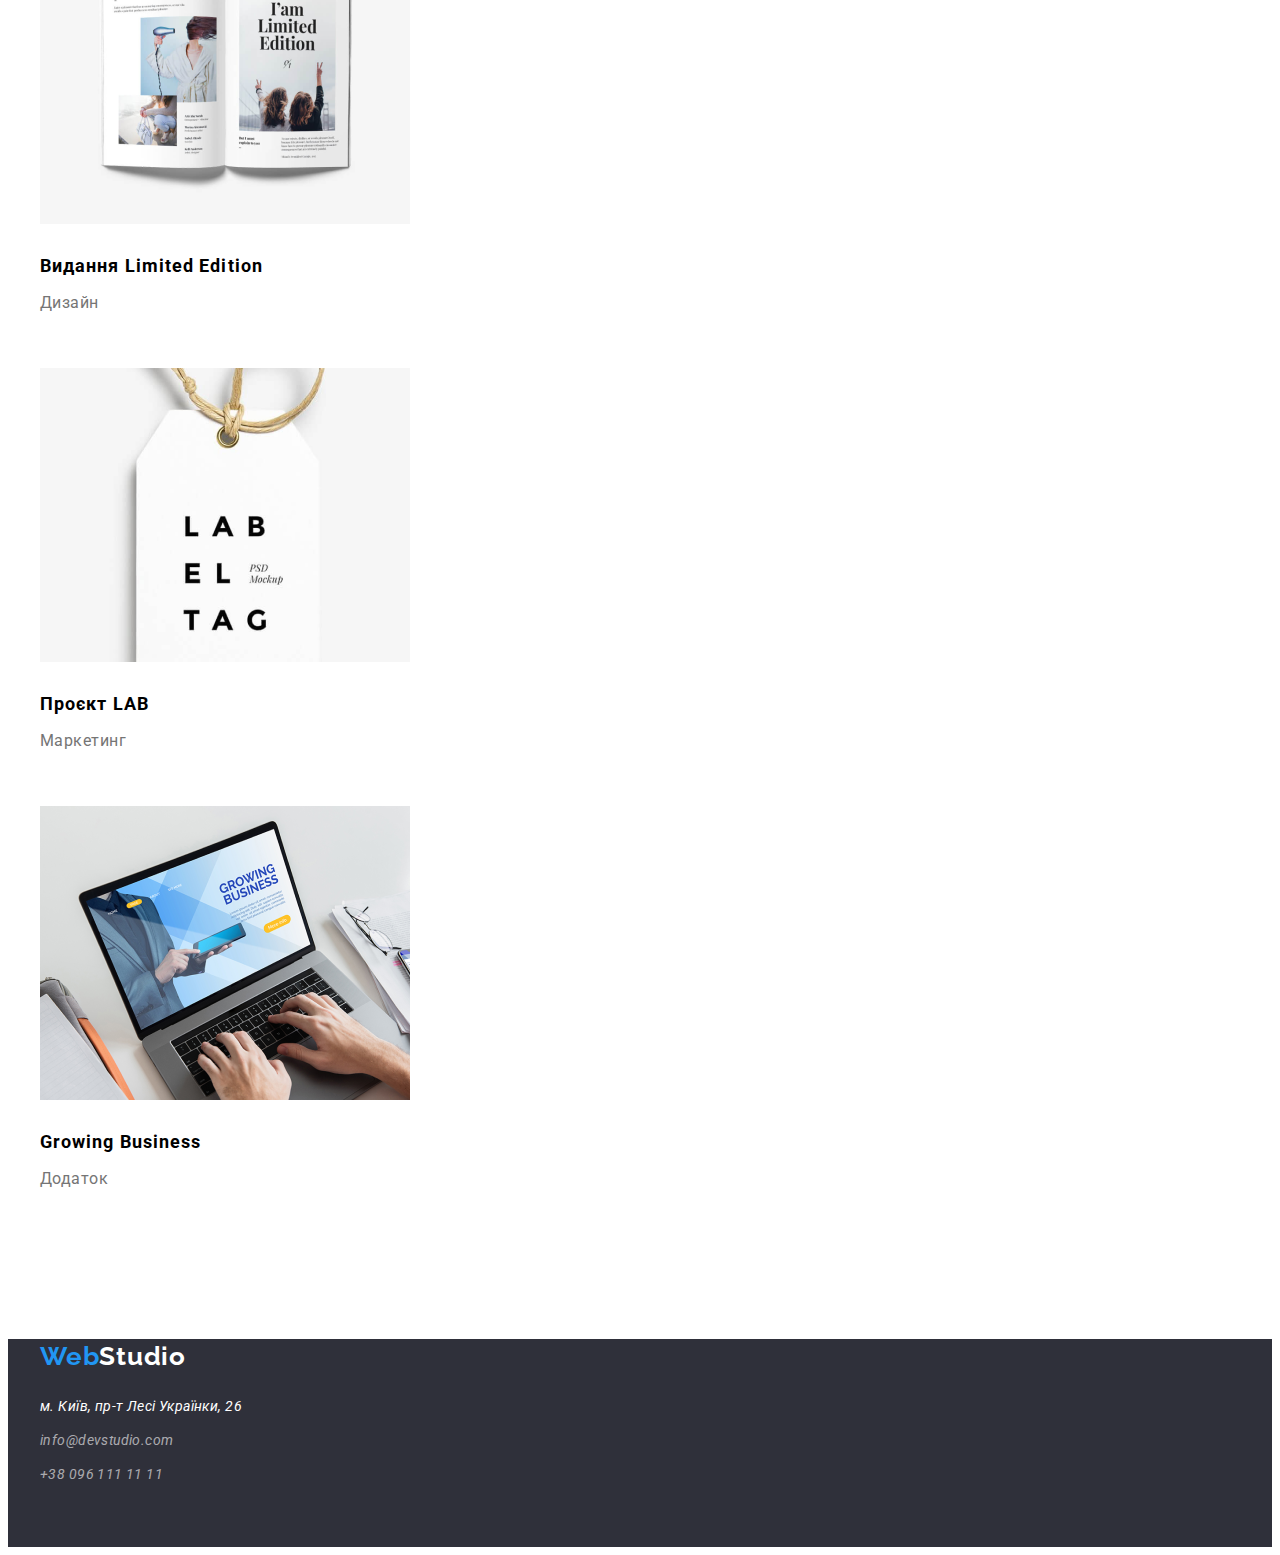
==== commit a2840ea1: "ljlfd dslcnegb" ====
--- a/portfolio.html
+++ b/portfolio.html
@@ -22,202 +22,210 @@
   </head>
   <body>
     <header class="header">
-      <a class="logo" href="./index.html"
-        >Web<span class="logo-black">Studio</span></a
-      >
-      <nav class="nav">
-        <ul class="nav-list">
-          <li class="nav-item">
-            <a class="nav-link" href="./index.html">Студія</a>
-          </li>
-          <li class="nav-item">
-            <a class="nav-link" href="portfolio.html">Портфоліо</a>
-          </li>
-          <li class="nav-item">
-            <a class="nav-link" href="#">Контакти</a>
-          </li>
-        </ul>
-      </nav>
-      <ul class="header-list">
-        <li class="address-item">
-          <a class="addres-link" href="mailto:info@devstudio.com"
-            >info@devstudio.com</a
-          >
-        </li>
-
-        <li class="address-item">
-          <a class="addres-link" href="tel:+380961111111">+38 096 111 11 11</a>
-        </li>
-      </ul>
-    </header>
-
-    <main class="main">
-      <section class="portfolio">
-        <ul class="filters-list">
-          <li class="filters-item">
-            <button class="filters-button">Усі</button>
-          </li>
-          <li class="filters-item">
-            <button class="filters-button">Веб-сайти</button>
-          </li>
-          <li class="filters-item">
-            <button class="filters-button">Додатки</button>
-          </li>
-          <li class="filters-item">
-            <button class="filters-button">Дизайн</button>
-          </li>
-          <li class="filters-item">
-            <button class="filters-button">Маркетинг</button>
-          </li>
-        </ul>
-        <ul class="portfolio-list">
-          <li class="portfolio-item">
-            <article class="product">
-              <div class="product-photo">
-                <img
-                  class="product-img"
-                  src="./src/img/tehnockryak.png"
-                  alt="tehnockryak"
-                />
-              </div>
-              <h3 class="product-name">Технокряк</h3>
-              <p class="product-filters">Веб-сайт</p>
-            </article>
-          </li>
-
-          <li class="portfolio-item">
-            <article class="product">
-              <div class="product-photo">
-                <img
-                  class="product-img"
-                  src="./src/img/golden_star.png"
-                  alt="Постер New Orlean vs Golden Star"
-                />
-              </div>
-              <h3 class="product-name">Постер New Orlean vs Golden Star</h3>
-              <p class="product-filters">Дизайн</p>
-            </article>
-          </li>
-
-          <li class="portfolio-item">
-            <article class="product">
-              <div class="product-photo">
-                <img
-                  class="product-img"
-                  src="./src/img/seafood.png"
-                  alt="Ресторан Seafood"
-                />
-              </div>
-              <h3 class="product-name">Ресторан Seafood</h3>
-              <p class="product-filters">Додаток</p>
-            </article>
-          </li>
-
-          <li class="portfolio-item">
-            <article class="product">
-              <div class="product-photo">
-                <img
-                  class="product-img"
-                  src="./src/img/prime.png"
-                  alt="Проєкт Prime"
-                />
-              </div>
-              <h3 class="product-name">Проєкт Prime</h3>
-              <p class="product-filters">Маркетинг</p>
-            </article>
-          </li>
-
-          <li class="portfolio-item">
-            <article class="product">
-              <div class="product-photo">
-                <img
-                  class="product-img"
-                  src="./src/img/box.png"
-                  alt="Проєкт Boxes"
-                />
-              </div>
-              <h3 class="product-name">Проєкт Boxes</h3>
-              <p class="product-filters">Додаток</p>
-            </article>
-          </li>
-
-          <li class="portfolio-item">
-            <article class="product">
-              <div class="product-photo">
-                <img
-                  class="product-img"
-                  src="./src/img/borders.png"
-                  alt="Inspiration has no Borders"
-                />
-              </div>
-              <h3 class="product-name">Inspiration has no Borders</h3>
-              <p class="product-filters">Веб-сайт</p>
-            </article>
-          </li>
-
-          <li class="portfolio-item">
-            <article class="product">
-              <div class="product-photo">
-                <img
-                  class="product-img"
-                  src="./src/img/bock.png"
-                  alt="Видання Limited Edition"
-                />
-              </div>
-              <h3 class="product-name">Видання Limited Edition</h3>
-              <p class="product-filters">Дизайн</p>
-            </article>
-          </li>
-
-          <li class="portfolio-item">
-            <article class="product">
-              <div class="product-photo">
-                <img
-                  class="product-img"
-                  src="./src/img/lab.png"
-                  alt="Проєкт LAB"
-                />
-              </div>
-              <h3 class="product-name">Проєкт LAB</h3>
-              <p class="product-filters">Маркетинг</p>
-            </article>
-          </li>
-
-          <li class="portfolio-item">
-            <article class="product">
-              <div class="product-photo">
-                <img
-                  class="foto-product"
-                  src="./src/img/growing.png"
-                  alt="Growing Business"
-                />
-              </div>
-              <h3 class="product-name">Growing Business</h3>
-              <p class="product-filters">Додаток</p>
-            </article>
-          </li>
-        </ul>
-      </section>
-    </main>
-    <footer class="footer">
-      <a class="logo" href="./index.html"
-        >Web<span class="logo-white">Studio</span></a
-      >
-      <address class="footer-contacts">
-        <p class="footer-contacts-address">м. Київ, пр-т Лесі Українки, 26</p>
-        <ul class="footer-contacts-list">
-          <li class="footer-contacts-item">
-            <a class="footer-contacts-link" href="mailto:info@devstudio.com"
+      <div class="container">
+        <a class="logo" href="./index.html"
+          >Web<span class="logo-black">Studio</span></a
+        >
+        <nav class="nav">
+          <ul class="nav-list">
+            <li class="nav-item">
+              <a class="nav-link" href="./index.html">Студія</a>
+            </li>
+            <li class="nav-item">
+              <a class="nav-link" href="portfolio.html">Портфоліо</a>
+            </li>
+            <li class="nav-item">
+              <a class="nav-link" href="#">Контакти</a>
+            </li>
+          </ul>
+        </nav>
+        <ul class="header-list">
+          <li class="address-item">
+            <a class="addres-link" href="mailto:info@devstudio.com"
               >info@devstudio.com</a
             >
           </li>
-          <li class="footer-contacts-item">
-            <a class="footer-contacts-link" href="tel:+380961111111"
+
+          <li class="address-item">
+            <a class="addres-link" href="tel:+380961111111"
               >+38 096 111 11 11</a
             >
           </li>
         </ul>
-      </address>
+      </div>
+    </header>
+
+    <main class="main">
+      <section class="portfolio">
+        <div class="container">
+          <ul class="filters-list">
+            <li class="filters-item">
+              <button class="filters-button">Усі</button>
+            </li>
+            <li class="filters-item">
+              <button class="filters-button">Веб-сайти</button>
+            </li>
+            <li class="filters-item">
+              <button class="filters-button">Додатки</button>
+            </li>
+            <li class="filters-item">
+              <button class="filters-button">Дизайн</button>
+            </li>
+            <li class="filters-item">
+              <button class="filters-button">Маркетинг</button>
+            </li>
+          </ul>
+          <ul class="portfolio-list">
+            <li class="portfolio-item">
+              <article class="product">
+                <div class="product-photo">
+                  <img
+                    class="product-img"
+                    src="./src/img/tehnockryak.png"
+                    alt="tehnockryak"
+                  />
+                </div>
+                <h3 class="product-name">Технокряк</h3>
+                <p class="product-filters">Веб-сайт</p>
+              </article>
+            </li>
+
+            <li class="portfolio-item">
+              <article class="product">
+                <div class="product-photo">
+                  <img
+                    class="product-img"
+                    src="./src/img/golden_star.png"
+                    alt="Постер New Orlean vs Golden Star"
+                  />
+                </div>
+                <h3 class="product-name">Постер New Orlean vs Golden Star</h3>
+                <p class="product-filters">Дизайн</p>
+              </article>
+            </li>
+
+            <li class="portfolio-item">
+              <article class="product">
+                <div class="product-photo">
+                  <img
+                    class="product-img"
+                    src="./src/img/seafood.png"
+                    alt="Ресторан Seafood"
+                  />
+                </div>
+                <h3 class="product-name">Ресторан Seafood</h3>
+                <p class="product-filters">Додаток</p>
+              </article>
+            </li>
+
+            <li class="portfolio-item">
+              <article class="product">
+                <div class="product-photo">
+                  <img
+                    class="product-img"
+                    src="./src/img/prime.png"
+                    alt="Проєкт Prime"
+                  />
+                </div>
+                <h3 class="product-name">Проєкт Prime</h3>
+                <p class="product-filters">Маркетинг</p>
+              </article>
+            </li>
+
+            <li class="portfolio-item">
+              <article class="product">
+                <div class="product-photo">
+                  <img
+                    class="product-img"
+                    src="./src/img/box.png"
+                    alt="Проєкт Boxes"
+                  />
+                </div>
+                <h3 class="product-name">Проєкт Boxes</h3>
+                <p class="product-filters">Додаток</p>
+              </article>
+            </li>
+
+            <li class="portfolio-item">
+              <article class="product">
+                <div class="product-photo">
+                  <img
+                    class="product-img"
+                    src="./src/img/borders.png"
+                    alt="Inspiration has no Borders"
+                  />
+                </div>
+                <h3 class="product-name">Inspiration has no Borders</h3>
+                <p class="product-filters">Веб-сайт</p>
+              </article>
+            </li>
+
+            <li class="portfolio-item">
+              <article class="product">
+                <div class="product-photo">
+                  <img
+                    class="product-img"
+                    src="./src/img/bock.png"
+                    alt="Видання Limited Edition"
+                  />
+                </div>
+                <h3 class="product-name">Видання Limited Edition</h3>
+                <p class="product-filters">Дизайн</p>
+              </article>
+            </li>
+
+            <li class="portfolio-item">
+              <article class="product">
+                <div class="product-photo">
+                  <img
+                    class="product-img"
+                    src="./src/img/lab.png"
+                    alt="Проєкт LAB"
+                  />
+                </div>
+                <h3 class="product-name">Проєкт LAB</h3>
+                <p class="product-filters">Маркетинг</p>
+              </article>
+            </li>
+
+            <li class="portfolio-item">
+              <article class="product">
+                <div class="product-photo">
+                  <img
+                    class="foto-product"
+                    src="./src/img/growing.png"
+                    alt="Growing Business"
+                  />
+                </div>
+                <h3 class="product-name">Growing Business</h3>
+                <p class="product-filters">Додаток</p>
+              </article>
+            </li>
+          </ul>
+        </div>
+      </section>
+    </main>
+    <footer class="footer">
+      <div class="container">
+        <a class="logo" href="./index.html"
+          >Web<span class="logo-white">Studio</span></a
+        >
+        <address class="footer-contacts">
+          <p class="footer-contacts-address">м. Київ, пр-т Лесі Українки, 26</p>
+          <ul class="footer-contacts-list">
+            <li class="footer-contacts-item">
+              <a class="footer-contacts-link" href="mailto:info@devstudio.com"
+                >info@devstudio.com</a
+              >
+            </li>
+            <li class="footer-contacts-item">
+              <a class="footer-contacts-link" href="tel:+380961111111"
+                >+38 096 111 11 11</a
+              >
+            </li>
+          </ul>
+        </address>
+      </div>
     </footer>
   </body>
 </html>
--- a/src/css/style.css
+++ b/src/css/style.css
@@ -19,6 +19,13 @@
   color: var(--color-text-primary);
   line-height: 1.14;
 }
+.container {
+  max-width: 1200px;
+  padding-left: 15px;
+  padding-right: 15px;
+  margin-left: auto;
+  margin-right: auto;
+}
 
 .logo {
   font-family: var(--font-secendary);
@@ -26,8 +33,9 @@
   font-weight: 700;
   color: var(--color-text-hover);
   line-height: 1.38;
-  text-decoration-line: none;
-  letter-spacing: 0.03em;
+  letter-spacing: 0.03em;
+  padding-top: 25px;
+  padding-bottom: 25px;
 }
 .logo-black {
   font-family: var(--font-secendary);
@@ -40,7 +48,6 @@
 .nav-link {
   font-weight: 500;
   color: var(--color-text-title);
-  text-decoration-line: none;
   letter-spacing: 0.02em;
 }
 .nav-link:hover {
@@ -48,10 +55,15 @@
 }
 .addres-link {
   color: var(--color-text-primary);
-  text-decoration-line: none;
+  padding-top: 30px;
+  padding-bottom: 25px;
 }
 .addres-link:hover {
   color: var(--color-text-hover);
+}
+.nav-link {
+  padding-top: 30px;
+  padding-bottom: 30px;
 }
 .hero {
   background-color: var(--color-bg-primary);
@@ -63,6 +75,7 @@
   letter-spacing: 0.06em;
   text-transform: uppercase;
   text-align: center;
+  padding-top: 200px;
 }
 .hero-button {
   top: 430px;
@@ -75,8 +88,12 @@
   background-color: var(--color-text-hover);
   padding: 10px 30px;
   border-radius: 4px;
-}
-
+  margin-bottom: 200px;
+  margin-top: 30px;
+}
+.advantages-list {
+  padding-top: 95px;
+}
 .advantages-title {
   font-size: 14px;
   font-weight: 700;
@@ -86,12 +103,21 @@
 }
 .advantages-text {
   line-height: 1.71;
+  padding-top: 10px;
 }
 .work-title {
   font-size: 24px;
   letter-spacing: 0.03em;
   text-align: center;
   color: var(--color-text-logo);
+  padding-top: 95px;
+}
+.work-photo {
+  padding-top: 50px;
+  padding-bottom: 95px;
+}
+.team {
+  background-color: var(--color-bg-product);
 }
 .team-title {
   font-size: 24px;
@@ -100,6 +126,11 @@
   line-height: 1.16;
   letter-spacing: 0.03em;
   text-align: center;
+  padding-top: 95px;
+  padding-bottom: 50px;
+}
+.teammate {
+  padding-bottom: 90px;
 }
 
 .teammate-name {
@@ -108,13 +139,14 @@
   color: var(--color-text-title);
   line-height: 1.18;
   letter-spacing: 0.03em;
-  text-align: center;
+  padding-top: 30px;
+  padding-bottom: 10px;
 }
 .teammete-role {
   font-size: 16px;
   line-height: 1.18;
   letter-spacing: 0.03em;
-  text-align: center;
+  padding-bottom: 35px;
 }
 .footer {
   background-color: var(--color-bg-primary);
@@ -126,21 +158,27 @@
   color: var(--color-text-secendary);
   line-height: 1.38;
   letter-spacing: 0.03em;
+  padding-top: 60px;
+}
+.footer-contacts {
+  padding-bottom: 60px;
 }
 .footer-contacts-address {
   color: var(--color-text-secendary);
   line-height: 1.71;
-  text-decoration-line: none;
-  letter-spacing: 0.03em;
+  letter-spacing: 0.03em;
+  padding-top: 20px;
 }
 .footer-contacts-link {
   color: var(--color-text-info);
   line-height: 1.71;
-  text-decoration-line: none;
   letter-spacing: 0.03em;
 }
 .footer-contacts-link:hover {
   color: var(--color-text-hover);
+}
+.footer-contacts-item {
+  padding-top: 10px;
 }
 .filters-button {
   font-weight: 500;
@@ -150,20 +188,30 @@
   line-height: 1.62;
   letter-spacing: 0.03em;
   text-align: center;
+  margin-bottom: 50px;
 }
 .filters-button:hover {
   background-color: var(--color-text-hover);
   color: var(--color-text-secendary);
 }
+.portfolio-list {
+  padding-bottom: 95px;
+}
+.product {
+  padding-bottom: 30px;
+}
 .product-name {
   font-weight: 700;
   font-size: 18px;
   color: var(--color-text-logo);
   line-height: 2;
   letter-spacing: 0.06em;
+  padding-top: 20px;
+  padding-bottom: 4px;
 }
 .product-filters {
   font-size: 16px;
   line-height: 1.87;
   letter-spacing: 0.03em;
-}
+  padding-bottom: 20px;
+}
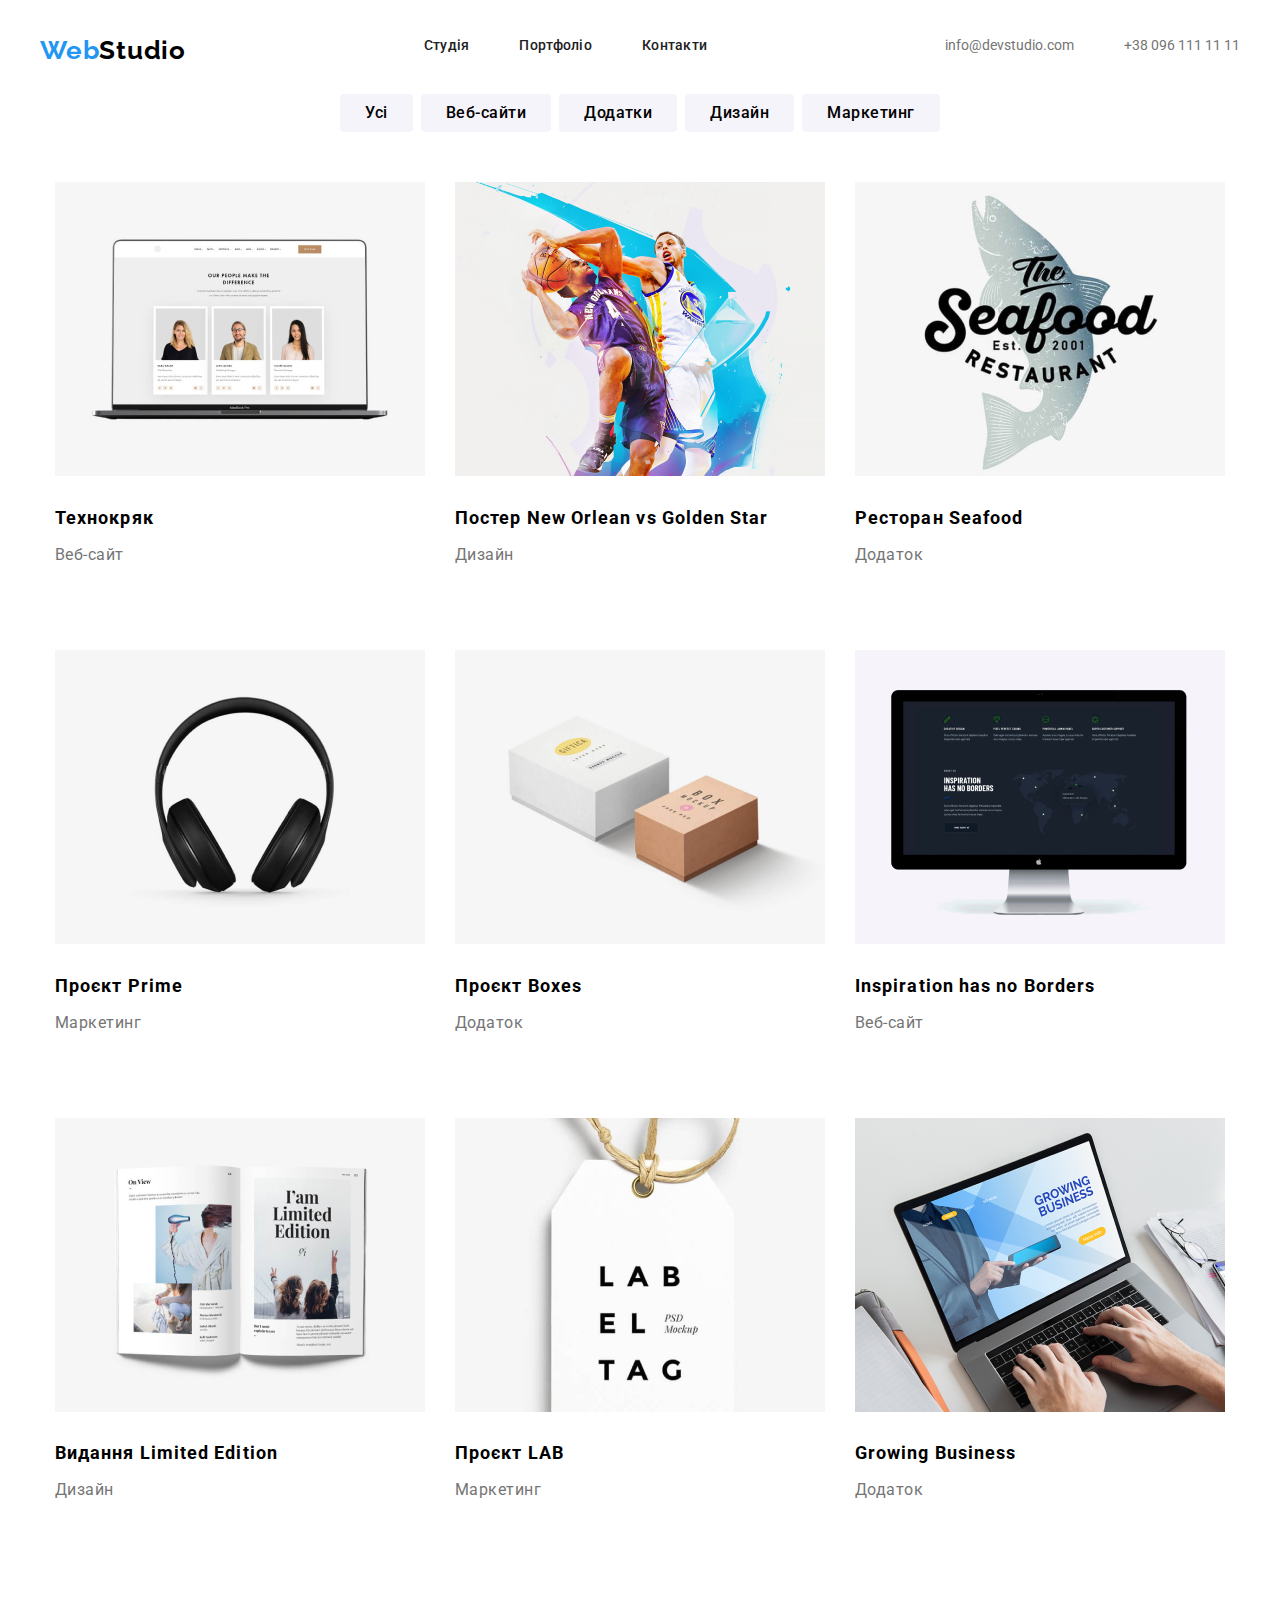
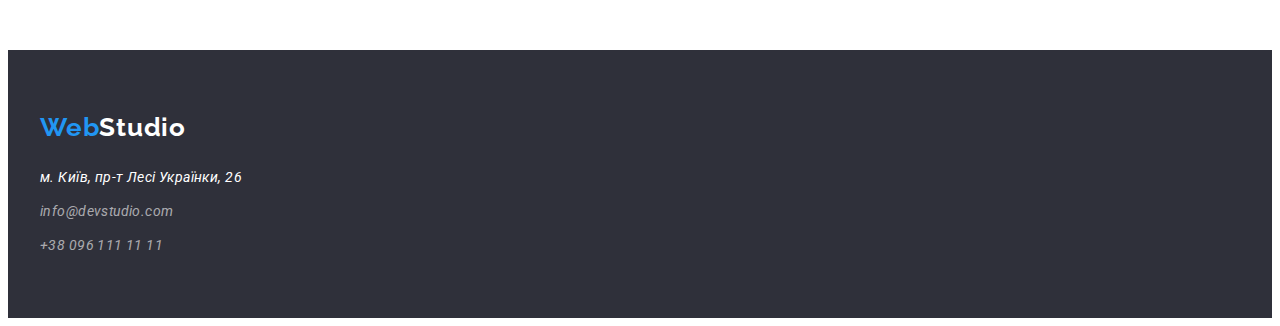
==== commit 38bb32b2: "розмістив всі єлементи" ====
--- a/portfolio.html
+++ b/portfolio.html
@@ -18,11 +18,12 @@
       crossorigin="anonymous"
       referrerpolicy="no-referrer"
     />
+
     <link rel="stylesheet" href="./src/css/style.css" />
   </head>
   <body>
     <header class="header">
-      <div class="container">
+      <div class="container header-contect">
         <a class="logo" href="./index.html"
           >Web<span class="logo-black">Studio</span></a
         >
--- a/src/css/style.css
+++ b/src/css/style.css
@@ -26,6 +26,11 @@
   margin-left: auto;
   margin-right: auto;
 }
+.header-contect {
+  display: flex;
+  gap: 95px;
+  justify-content: space-between;
+}
 
 .logo {
   font-family: var(--font-secendary);
@@ -45,6 +50,11 @@
   line-height: 1.38;
   letter-spacing: 0.03em;
 }
+.nav-list {
+  display: flex;
+  gap: 50px;
+  padding-top: 30px;
+}
 .nav-link {
   font-weight: 500;
   color: var(--color-text-title);
@@ -53,10 +63,16 @@
 .nav-link:hover {
   color: var(--color-text-hover);
 }
+.header-list {
+  display: flex;
+  gap: 50px;
+  padding-top: 30px;
+}
 .addres-link {
   color: var(--color-text-primary);
   padding-top: 30px;
   padding-bottom: 25px;
+  padding-top: 30px;
 }
 .addres-link:hover {
   color: var(--color-text-hover);
@@ -67,6 +83,8 @@
 }
 .hero {
   background-color: var(--color-bg-primary);
+  display: flex;
+  justify-content: center;
 }
 .hero-title {
   font-size: 44px;
@@ -76,6 +94,7 @@
   text-transform: uppercase;
   text-align: center;
   padding-top: 200px;
+  max-width: 696px;
 }
 .hero-button {
   top: 430px;
@@ -90,9 +109,14 @@
   border-radius: 4px;
   margin-bottom: 200px;
   margin-top: 30px;
+  margin-left: auto;
+  margin-right: auto;
 }
 .advantages-list {
   padding-top: 95px;
+  display: flex;
+  justify-content: center;
+  gap: 30px;
 }
 .advantages-title {
   font-size: 14px;
@@ -112,15 +136,23 @@
   color: var(--color-text-logo);
   padding-top: 95px;
 }
+.work-list {
+  display: flex;
+  gap: 30px;
+}
 .work-photo {
   padding-top: 50px;
   padding-bottom: 95px;
 }
 .team {
-  background-color: var(--color-bg-product);
+  background-color: var(--color-bg-filters_button);
+}
+.team-list {
+  display: flex;
+  gap: 30px;
 }
 .team-title {
-  font-size: 24px;
+  font-size: 36px;
   font-weight: 700;
   color: var(--color-text-title);
   line-height: 1.16;
@@ -131,25 +163,34 @@
 }
 .teammate {
   padding-bottom: 90px;
-}
-
+  background-color: var(--color-text-secendary);
+  margin-bottom: 95px;
+  height: 368px;
+  width: 270px;
+  display: flex;
+  align-items: center;
+  flex-direction: column;
+}
+.teammate-img {
+  padding-bottom: 30px;
+}
 .teammate-name {
-  font-size: 14px;
+  font-size: 16px;
   font-weight: 700;
   color: var(--color-text-title);
   line-height: 1.18;
   letter-spacing: 0.03em;
-  padding-top: 30px;
-  padding-bottom: 10px;
+  margin-bottom: 10px;
 }
 .teammete-role {
   font-size: 16px;
   line-height: 1.18;
   letter-spacing: 0.03em;
-  padding-bottom: 35px;
+  padding-bottom: 30px;
 }
 .footer {
   background-color: var(--color-bg-primary);
+  padding-top: 60px;
 }
 .logo-white {
   font-family: var(--font-secendary);
@@ -180,6 +221,11 @@
 .footer-contacts-item {
   padding-top: 10px;
 }
+.filters-list {
+  display: flex;
+  justify-content: center;
+  gap: 8px;
+}
 .filters-button {
   font-weight: 500;
   font-size: 16px;
@@ -189,6 +235,8 @@
   letter-spacing: 0.03em;
   text-align: center;
   margin-bottom: 50px;
+  padding: 6px 25px;
+  border-radius: 4px;
 }
 .filters-button:hover {
   background-color: var(--color-text-hover);
@@ -196,6 +244,10 @@
 }
 .portfolio-list {
   padding-bottom: 95px;
+  display: flex;
+  justify-content: center;
+  flex-wrap: wrap;
+  gap: 30px;
 }
 .product {
   padding-bottom: 30px;
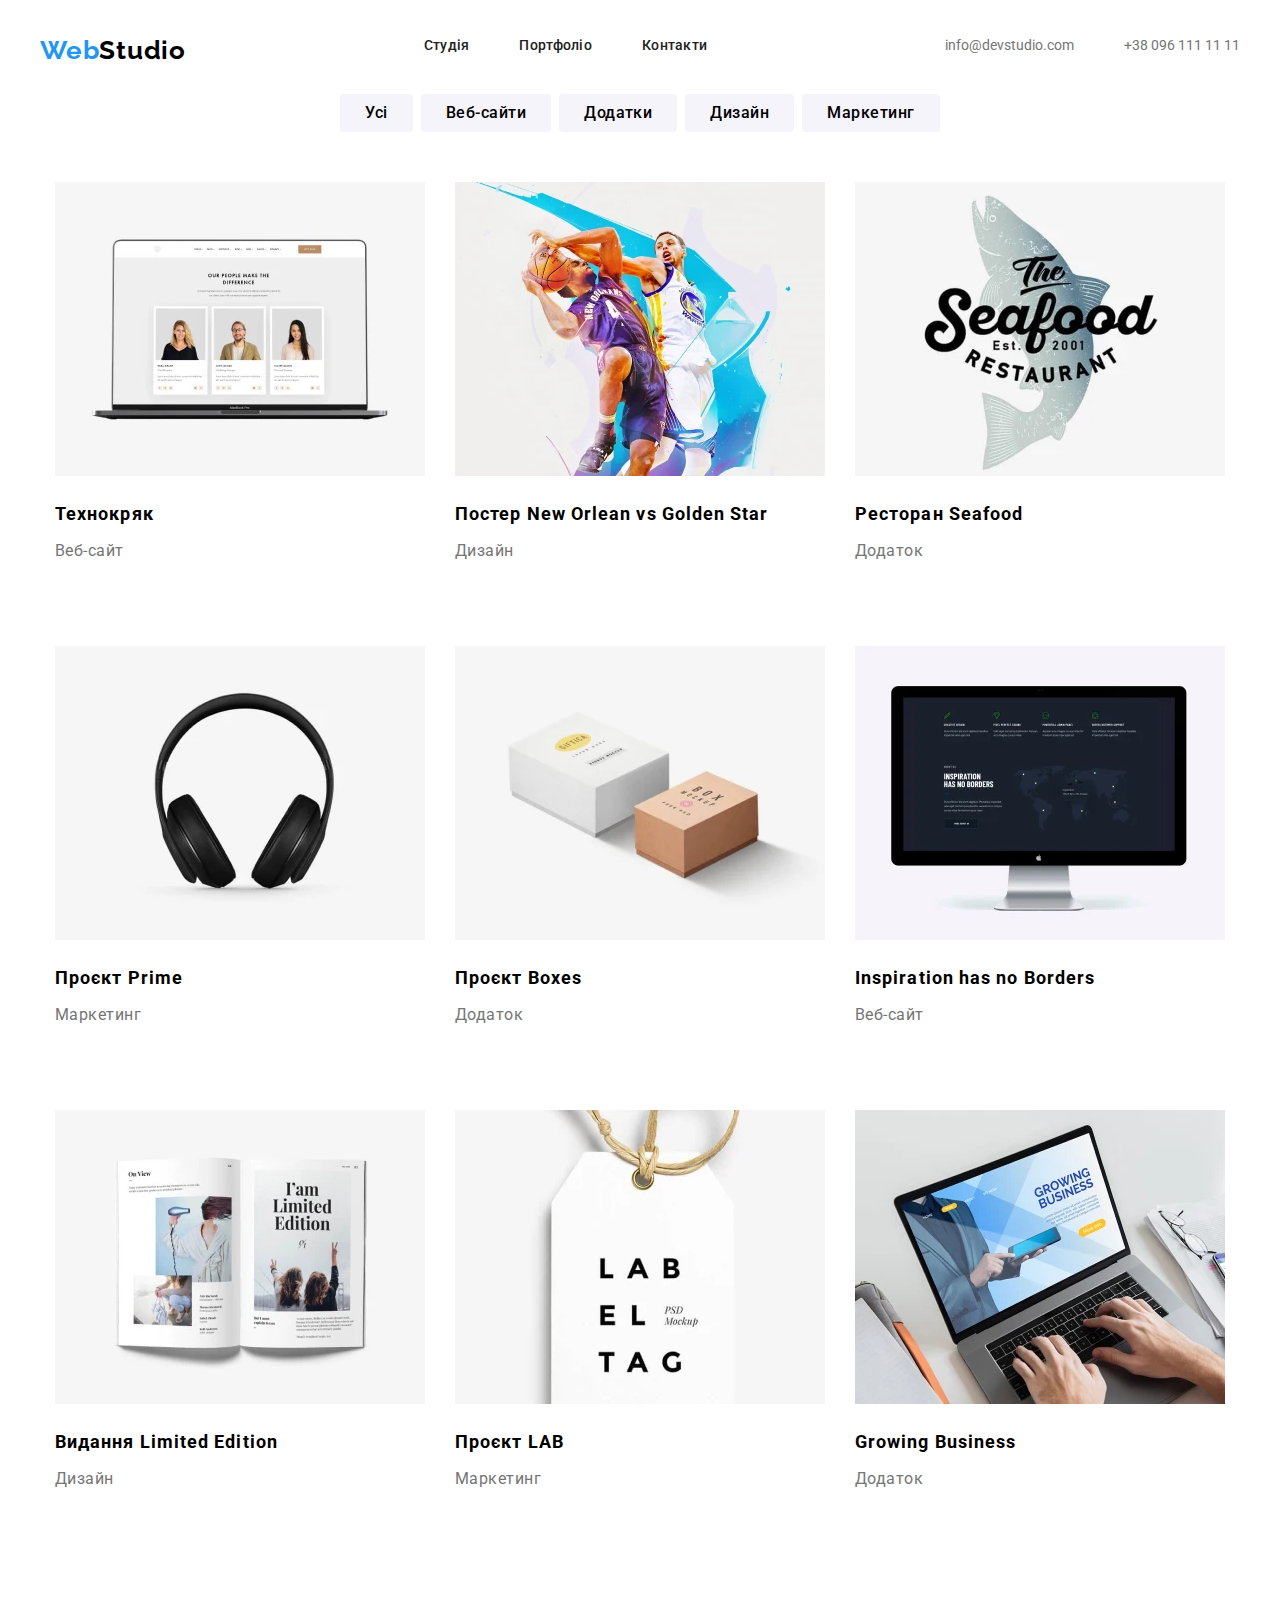
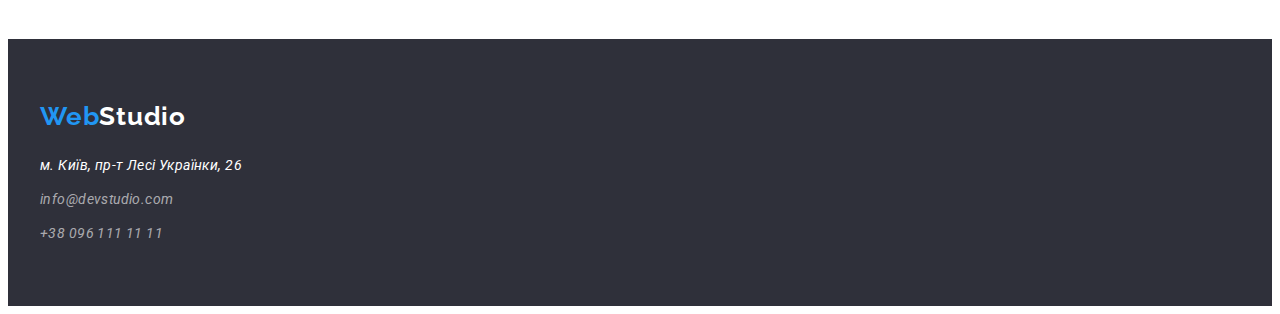
==== commit abdb344a: "terttfdf" ====
--- a/portfolio.html
+++ b/portfolio.html
@@ -82,7 +82,7 @@
                 <div class="product-photo">
                   <img
                     class="product-img"
-                    src="./src/img/tehnockryak.png"
+                    src="./src/img/tehnockryak.webp"
                     alt="tehnockryak"
                   />
                 </div>
@@ -96,7 +96,7 @@
                 <div class="product-photo">
                   <img
                     class="product-img"
-                    src="./src/img/golden_star.png"
+                    src="./src/img/golden_star.webp"
                     alt="Постер New Orlean vs Golden Star"
                   />
                 </div>
@@ -110,7 +110,7 @@
                 <div class="product-photo">
                   <img
                     class="product-img"
-                    src="./src/img/seafood.png"
+                    src="./src/img/seafood.webp"
                     alt="Ресторан Seafood"
                   />
                 </div>
@@ -124,7 +124,7 @@
                 <div class="product-photo">
                   <img
                     class="product-img"
-                    src="./src/img/prime.png"
+                    src="./src/img/prime.webp"
                     alt="Проєкт Prime"
                   />
                 </div>
@@ -138,7 +138,7 @@
                 <div class="product-photo">
                   <img
                     class="product-img"
-                    src="./src/img/box.png"
+                    src="./src/img/box.webp"
                     alt="Проєкт Boxes"
                   />
                 </div>
@@ -152,7 +152,7 @@
                 <div class="product-photo">
                   <img
                     class="product-img"
-                    src="./src/img/borders.png"
+                    src="./src/img/borders.webp"
                     alt="Inspiration has no Borders"
                   />
                 </div>
@@ -166,7 +166,7 @@
                 <div class="product-photo">
                   <img
                     class="product-img"
-                    src="./src/img/bock.png"
+                    src="./src/img/bock.webp"
                     alt="Видання Limited Edition"
                   />
                 </div>
@@ -180,7 +180,7 @@
                 <div class="product-photo">
                   <img
                     class="product-img"
-                    src="./src/img/lab.png"
+                    src="./src/img/lab.webp"
                     alt="Проєкт LAB"
                   />
                 </div>
@@ -194,7 +194,7 @@
                 <div class="product-photo">
                   <img
                     class="foto-product"
-                    src="./src/img/growing.png"
+                    src="./src/img/growing.webp"
                     alt="Growing Business"
                   />
                 </div>
--- a/src/css/style.css
+++ b/src/css/style.css
@@ -19,6 +19,11 @@
   color: var(--color-text-primary);
   line-height: 1.14;
 }
+img {
+  display: block;
+  width: 100%;
+  height: auto;
+}
 .container {
   max-width: 1200px;
   padding-left: 15px;
@@ -54,6 +59,7 @@
   display: flex;
   gap: 50px;
   padding-top: 30px;
+  flex-grow: 3;
 }
 .nav-link {
   font-weight: 500;
@@ -83,8 +89,11 @@
 }
 .hero {
   background-color: var(--color-bg-primary);
-  display: flex;
-  justify-content: center;
+}
+.hero-content {
+  display: flex;
+  align-items: center;
+  flex-direction: column;
 }
 .hero-title {
   font-size: 44px;
@@ -92,9 +101,8 @@
   line-height: 1.36;
   letter-spacing: 0.06em;
   text-transform: uppercase;
-  text-align: center;
   padding-top: 200px;
-  max-width: 696px;
+  width: 696px;
 }
 .hero-button {
   top: 430px;
@@ -111,6 +119,7 @@
   margin-top: 30px;
   margin-left: auto;
   margin-right: auto;
+  box-shadow: 0 4px 4px 0 rgba(0, 0, 0, 0.15);
 }
 .advantages-list {
   padding-top: 95px;
@@ -124,6 +133,27 @@
   color: var(--color-text-title);
   letter-spacing: 0.03em;
   text-transform: uppercase;
+}
+.advantages-item::before {
+  content: "";
+  display: block;
+  height: 120px;
+  background-color: var(--color-bg-filters_button);
+  margin-bottom: 30px;
+  border-radius: 4px;
+  background-image: url(../img/antenna.svg);
+  background-size: auto;
+  background-repeat: no-repeat;
+  background-position: center;
+}
+.advantages-item:nth-child(2)::before {
+  background-image: url(../img/clock.svg);
+}
+.advantages-item:nth-child(3)::before {
+  background-image: url(../img/diagram.svg);
+}
+.advantages-item:nth-child(4)::before {
+  background-image: url(../img/astronaut.svg);
 }
 .advantages-text {
   line-height: 1.71;
@@ -170,6 +200,8 @@
   display: flex;
   align-items: center;
   flex-direction: column;
+  box-shadow: 0 2px 1px 0 rgba(0, 0, 0, 0.2), 0 1px 1px 0 rgba(0, 0, 0, 0.14),
+    0 1px 3px 0 rgba(0, 0, 0, 0.12);
 }
 .teammate-img {
   padding-bottom: 30px;
@@ -241,6 +273,8 @@
 .filters-button:hover {
   background-color: var(--color-text-hover);
   color: var(--color-text-secendary);
+  box-shadow: 0 2px 2px 0 rgba(0, 0, 0, 0.12), 0 1px 2px 0 rgba(0, 0, 0, 0.08),
+    0 3px 1px 0 rgba(0, 0, 0, 0.1);
 }
 .portfolio-list {
   padding-bottom: 95px;
@@ -251,6 +285,10 @@
 }
 .product {
   padding-bottom: 30px;
+}
+.product:hover {
+  box-shadow: 0 2px 2px 0 rgba(0, 0, 0, 0.12), 0 1px 2px 0 rgba(0, 0, 0, 0.08),
+    0 3px 1px 0 rgba(0, 0, 0, 0.1);
 }
 .product-name {
   font-weight: 700;
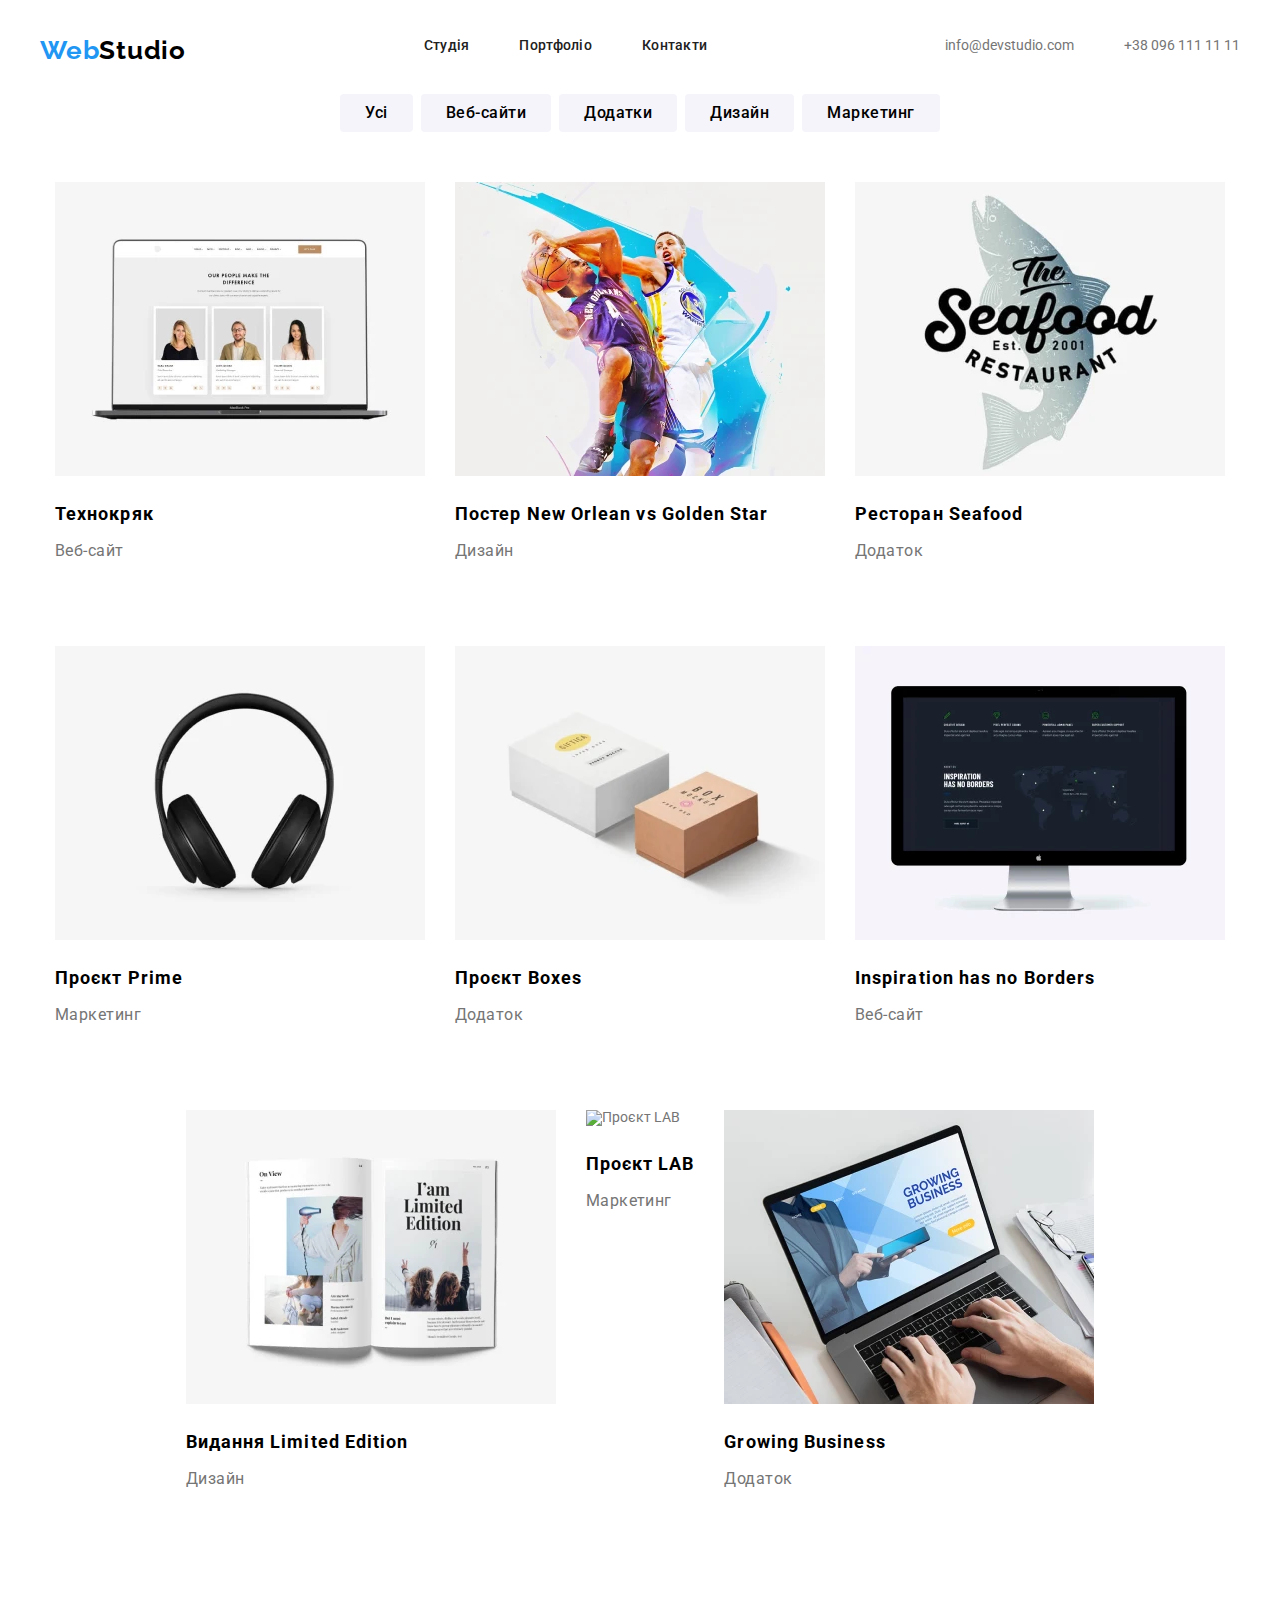
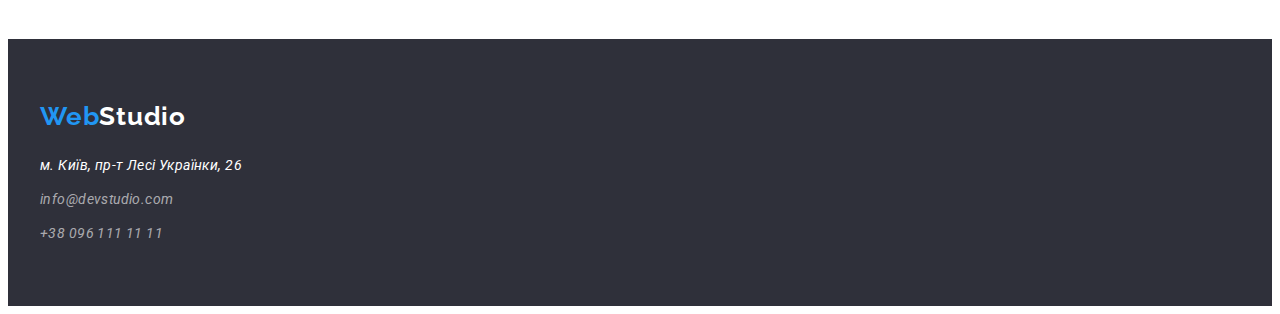
==== commit 20cc12ad: "ertgf" ====
--- a/portfolio.html
+++ b/portfolio.html
@@ -180,7 +180,7 @@
                 <div class="product-photo">
                   <img
                     class="product-img"
-                    src="./src/img/lab.webp"
+                    src="./src/img/lab.webpg"
                     alt="Проєкт LAB"
                   />
                 </div>
--- a/src/css/style.css
+++ b/src/css/style.css
@@ -89,6 +89,10 @@
 }
 .hero {
   background-color: var(--color-bg-primary);
+  contain: "";
+  background-image: url(../img/hero_photo.webp);
+  background-position: center;
+  background-repeat: no-repeat;
 }
 .hero-content {
   display: flex;
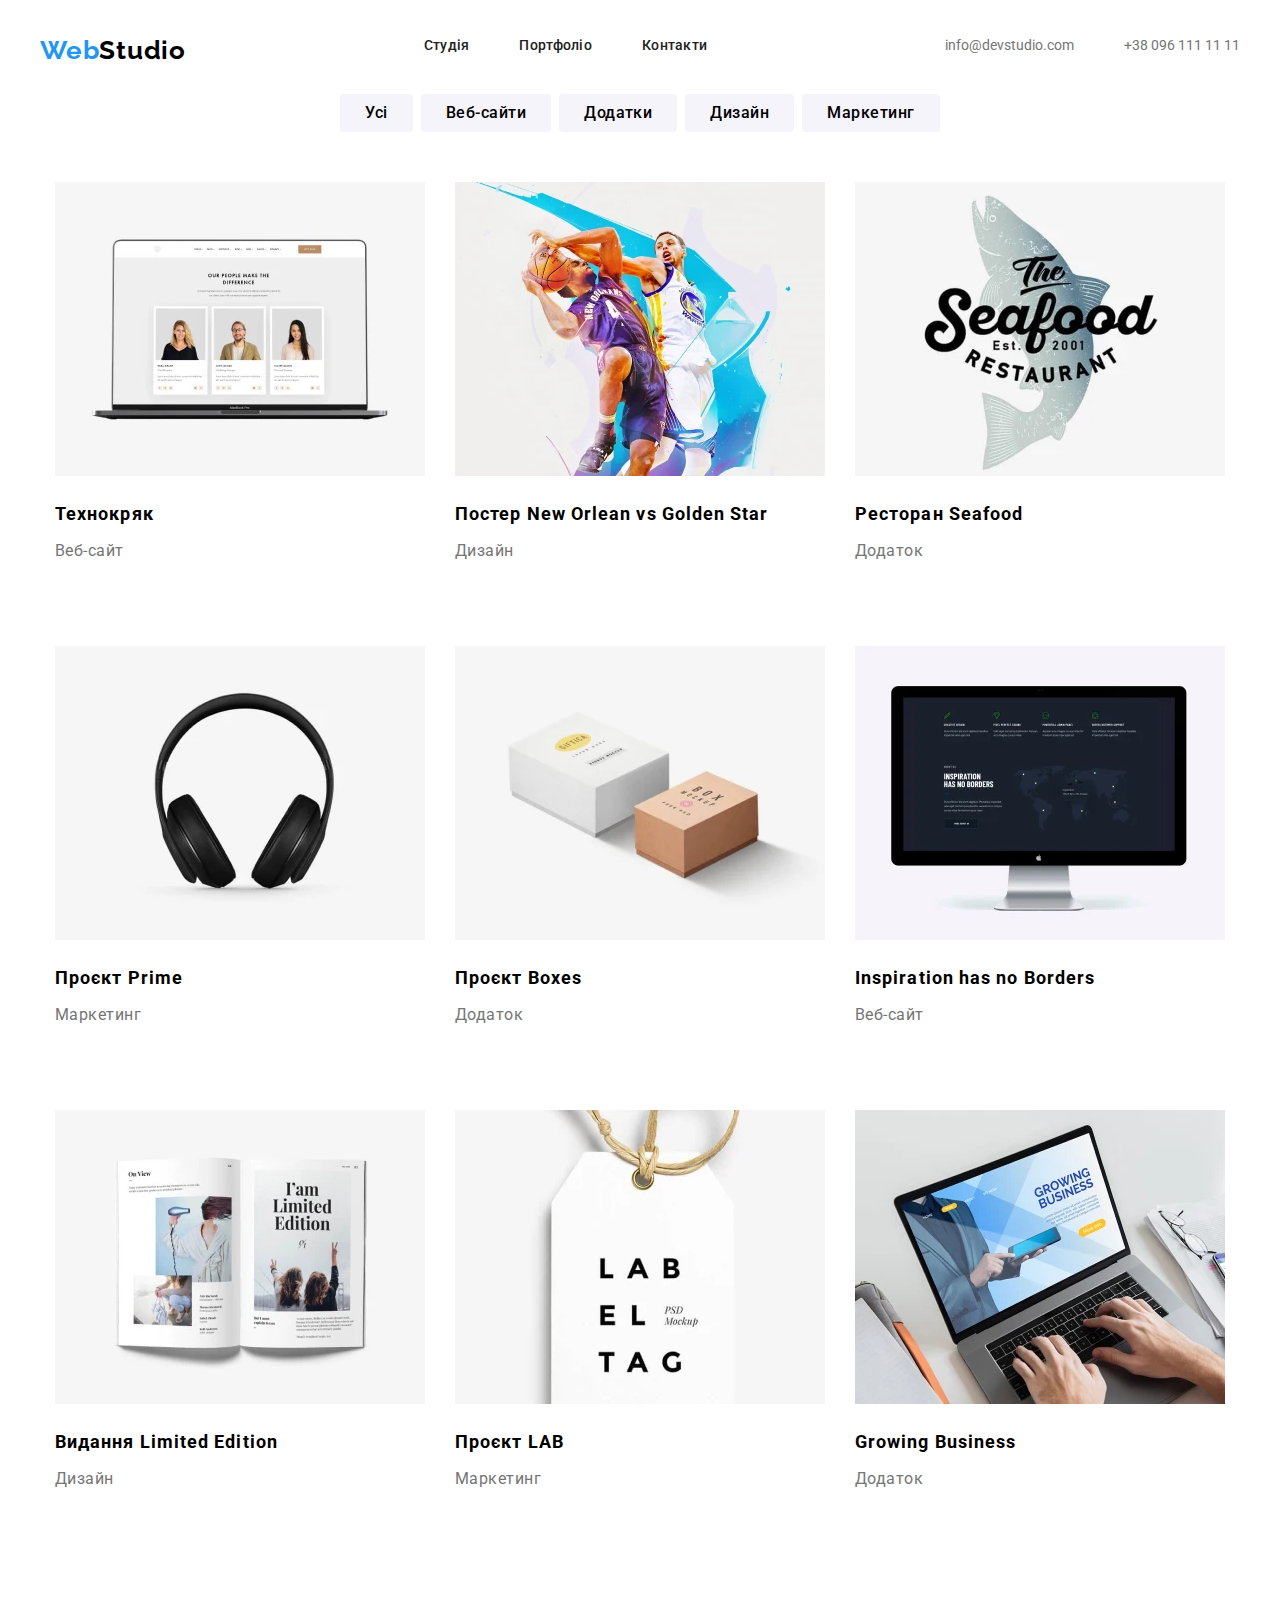
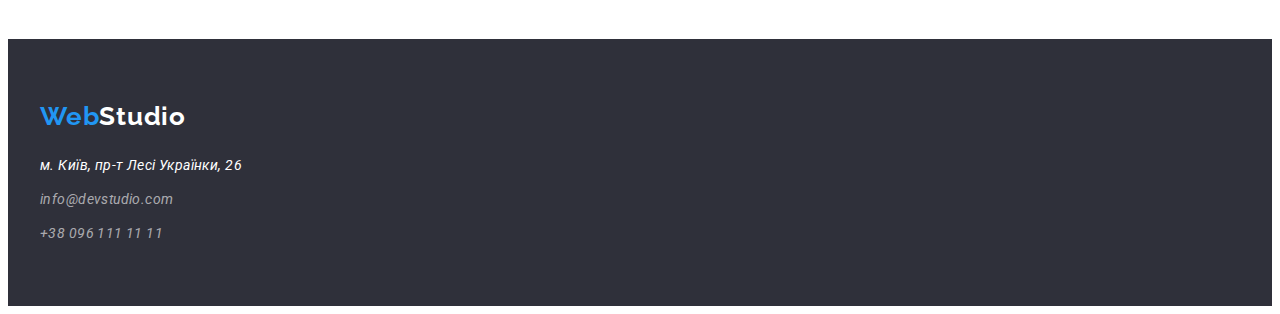
==== commit 32c9ea13: "ertgf" ====
--- a/portfolio.html
+++ b/portfolio.html
@@ -180,7 +180,7 @@
                 <div class="product-photo">
                   <img
                     class="product-img"
-                    src="./src/img/lab.webpg"
+                    src="./src/img/lab.webp"
                     alt="Проєкт LAB"
                   />
                 </div>
